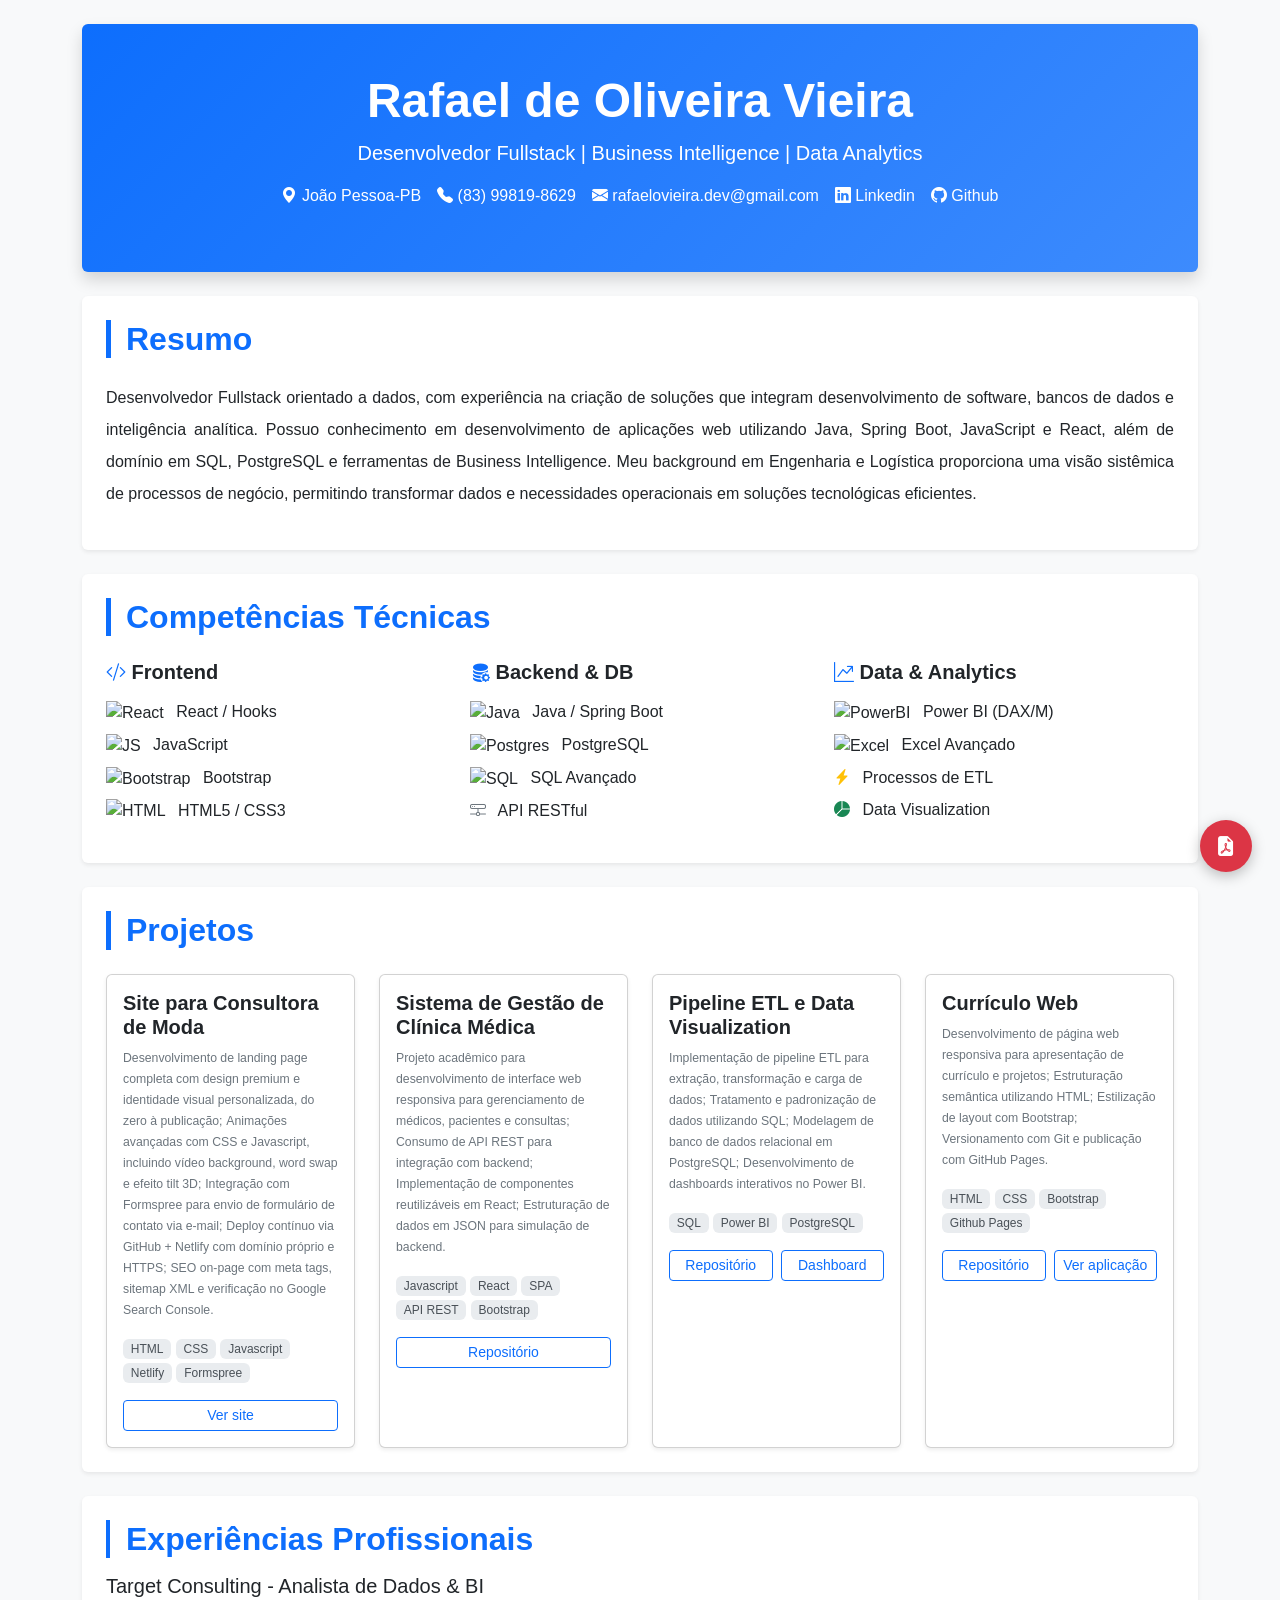
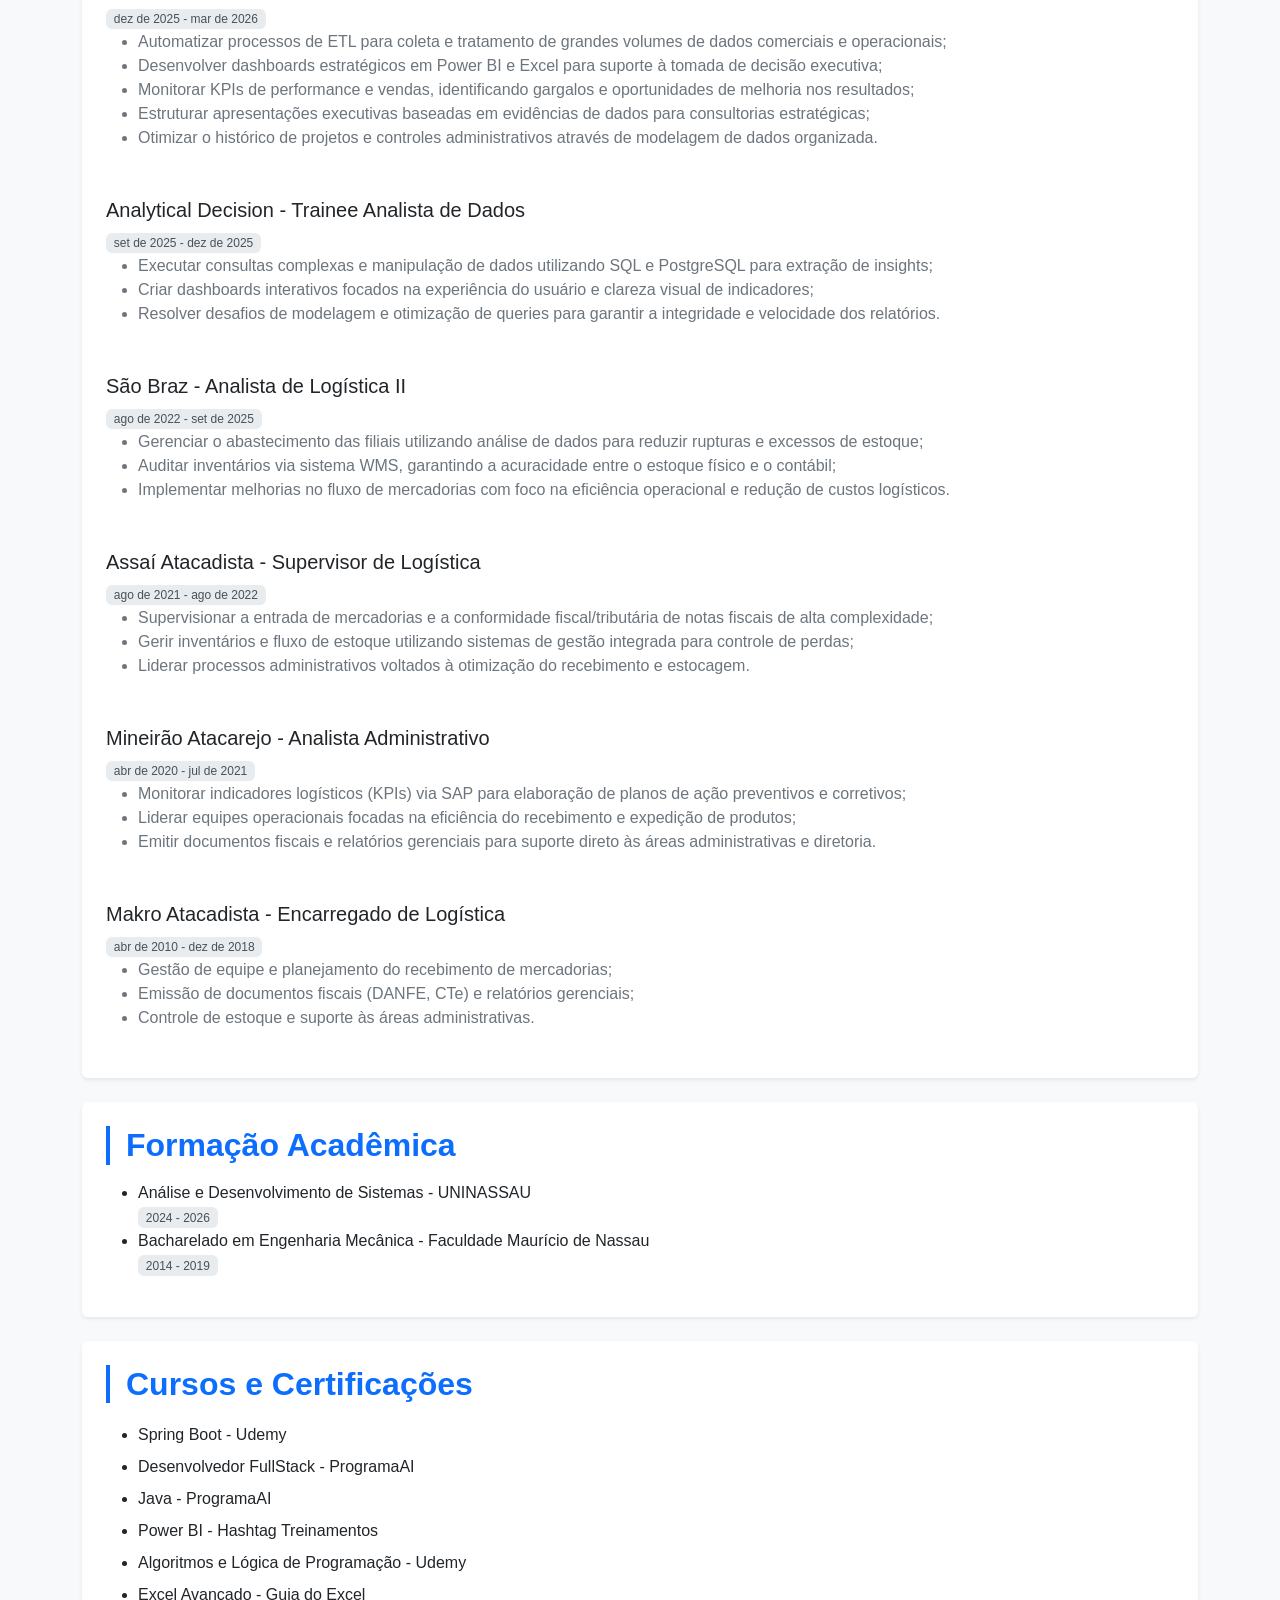
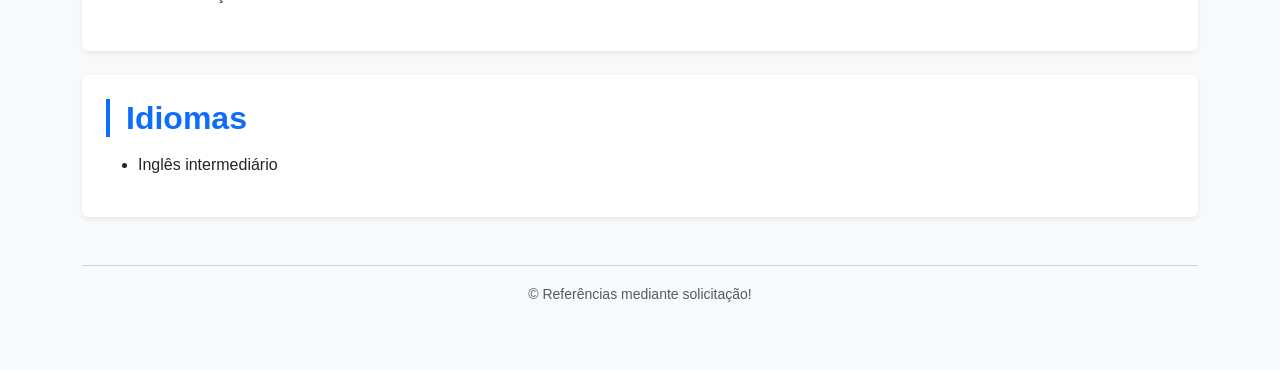
==== index.html @ d6ab3ee5 "update projetos" ====
<!DOCTYPE html>
<html lang="pt-br">
<head>
    <meta charset="UTF-8">
    <meta name="viewport" content="width=device-width, initial-scale=1.0">
    <title>Rafael Vieira | Desenvolvedor Fullstack | Java • React • SQL</title>
    
    <link rel="icon" type="image/svg+xml" 
        href="data:image/svg+xml,<svg xmlns='http://www.w3.org/2000/svg' viewBox='0 0 100 100'><rect width='100' height='100' fill='%230d6efd'/><text x='50' y='60' font-size='45' text-anchor='middle' fill='white' font-family='Arial'>RV</text></svg>">
    
    <link href="https://cdn.jsdelivr.net/npm/bootstrap@5.3.3/dist/css/bootstrap.min.css" rel="stylesheet">
    <link rel="stylesheet" href="https://cdn.jsdelivr.net/npm/bootstrap-icons@1.11.3/font/bootstrap-icons.min.css">
    
    <style>
        body { font-family: 'Segoe UI', Tahoma, Geneva, Verdana, sans-serif; }
        header{ background: linear-gradient(135deg,#0d6efd,#3d8bfd); }
        .card { transition: transform 0.2s ease, box-shadow 0.2s ease; }
        .card:hover { transform: translateY(-6px); box-shadow: 0 10px 20px rgba(0,0,0,0.1); }
        .section-title { border-left: 5px solid #0d6efd; padding-left: 15px; color: #0d6efd; font-weight: 600; margin-bottom: 1.5rem; }
        .badge-tech { background-color: #e9ecef; color: #495057; font-weight: 500; font-size: 0.75rem; }
        .contact-link { text-decoration: none; color: white; transition: opacity 0.2s; }
        .contact-link:hover { opacity: 0.8; }
        .texto-justificado {text-align: justify;}
        .fab-group {
            position: fixed;
            bottom: 28px;
            right: 28px;
            display: flex;
            flex-direction: column;
            gap: 10px;
            z-index: 1050;
        }
        .fab-btn {
            width: 52px;
            height: 52px;
            border-radius: 50%;
            border: none;
            cursor: pointer;
            display: flex;
            align-items: center;
            justify-content: center;
            font-size: 1.25rem;
            box-shadow: 0 4px 14px rgba(0,0,0,0.25);
            transition: transform 0.2s, box-shadow 0.2s;
            position: relative;
        }
        .fab-btn:hover {
            transform: translateY(-3px) scale(1.08);
            box-shadow: 0 8px 20px rgba(0,0,0,0.3);
        }
        .fab-btn .fab-tooltip {
            position: absolute;
            right: 62px;
            background: #333;
            color: #fff;
            font-size: 0.75rem;
            white-space: nowrap;
            padding: 4px 10px;
            border-radius: 6px;
            opacity: 0;
            pointer-events: none;
            transition: opacity 0.2s;
        }
        .fab-btn:hover .fab-tooltip { opacity: 1; }
        .fab-pdf  { background: #dc3545; color: #fff; }
        .fab-print{ background: #0d6efd; color: #fff; }
        @media print { 
            .fab-group { display: none !important; }
            .card { box-shadow: none !important; transform: none !important; }
            .btn { display: none !important; }
            body { background: white !important; }
            .container { max-width: 100% !important; }
            section { break-inside: avoid; } 
        }
    </style>
</head>
<body class="bg-light pb-5">

    <div class="fab-group">
        <button class="fab-btn fab-pdf" onclick="downloadPDF()">
            <i class="bi bi-file-earmark-pdf-fill"></i>
            <span class="fab-tooltip">Baixar PDF</span>
        </button>
    </div>

    <div class="container mt-4">
        
        <header class="bg-primary text-white text-center p-5 rounded shadow">
            <h1 class="display-5 fw-bold">Rafael de Oliveira Vieira</h1>
            <p class="lead mb-3">Desenvolvedor Fullstack | Business Intelligence | Data Analytics</p>
            
            <div class="d-flex justify-content-center gap-3 flex-wrap mb-3">
                <span><i class="bi bi-geo-alt-fill"></i> João Pessoa-PB</span>
                <span><i class="bi bi-telephone-fill"></i> (83) 99819-8629</span>
                <a href="mailto:rafaelovieira.dev@gmail.com" class="contact-link"><i class="bi bi-envelope-fill"></i> rafaelovieira.dev@gmail.com</a>
                <a href="https://www.linkedin.com/in/rafaelovieira/" target="_blank" class="contact-link"><i class="bi bi-linkedin"></i> Linkedin</a>
                <a href="https://github.com/rafaelovieira" target="_blank" class="contact-link"><i class="bi bi-github"></i> Github</a>
            </div>

        </header>

        <section class="bg-white p-4 rounded shadow-sm my-4">
            <h2 class="section-title">Resumo</h2>
            <p class="lh-lg fs-6 texto-justificado">
                Desenvolvedor Fullstack orientado a dados, com experiência na criação de soluções que integram desenvolvimento de software, bancos de dados e inteligência analítica. 
                Possuo conhecimento em desenvolvimento de aplicações web utilizando Java, Spring Boot, JavaScript e React, além de domínio em SQL, PostgreSQL e ferramentas de Business Intelligence. 
                Meu background em Engenharia e Logística proporciona uma visão sistêmica de processos de negócio, permitindo transformar dados e necessidades operacionais em soluções tecnológicas eficientes.
            </p>
        </section>

        <section class="bg-white p-4 rounded shadow-sm my-4">
            <h2 class="section-title">Competências Técnicas</h2>
            <div class="row g-4">
                <div class="col-6 col-md-4">
                    <h5 class="fw-bold mb-3"><i class="bi bi-code-slash text-primary"></i> Frontend</h5>
                    <ul class="list-unstyled">
                        <li class="mb-2"><img src="https://cdn.jsdelivr.net/gh/devicons/devicon/icons/react/react-original.svg" width="20" alt="React" class="me-2"> React / Hooks</li>
                        <li class="mb-2"><img src="https://cdn.jsdelivr.net/gh/devicons/devicon/icons/javascript/javascript-original.svg" width="20" alt="JS" class="me-2"> JavaScript</li>
                        <li class="mb-2"><img src="https://cdn.jsdelivr.net/gh/devicons/devicon/icons/bootstrap/bootstrap-original.svg" width="20" alt="Bootstrap" class="me-2"> Bootstrap</li>
                        <li class="mb-2"><img src="https://cdn.jsdelivr.net/gh/devicons/devicon/icons/html5/html5-original.svg" width="20" alt="HTML" class="me-2"> HTML5 / CSS3</li>
                    </ul>
                </div>
                <div class="col-6 col-md-4">
                    <h5 class="fw-bold mb-3"><i class="bi bi-database-fill-gear text-primary"></i> Backend & DB</h5>
                    <ul class="list-unstyled">
                        <li class="mb-2"><img src="https://cdn.jsdelivr.net/gh/devicons/devicon/icons/java/java-original.svg" width="20" alt="Java" class="me-2"> Java / Spring Boot</li>
                        <li class="mb-2"><img src="https://cdn.jsdelivr.net/gh/devicons/devicon/icons/postgresql/postgresql-original.svg" width="20" alt="Postgres" class="me-2"> PostgreSQL</li>
                        <li class="mb-2"><img src="https://img.icons8.com/fluency/48/sql.png" width="20" alt="SQL" class="me-2"> SQL Avançado</li>
                        <li class="mb-2"><i class="bi bi-hdd-network text-secondary me-2"></i> API RESTful</li>
                    </ul>
                </div>
                <div class="col-12 col-md-4">
                    <h5 class="fw-bold mb-3"><i class="bi bi-graph-up-arrow text-primary"></i> Data & Analytics</h5>
                    <ul class="list-unstyled">
                        <li class="mb-2"><img src="https://upload.wikimedia.org/wikipedia/commons/c/cf/New_Power_BI_Logo.svg" width="20" alt="PowerBI" class="me-2"> Power BI (DAX/M)</li>
                        <li class="mb-2"><img src="https://img.icons8.com/color/48/microsoft-excel-2019--v1.png" width="20" alt="Excel" class="me-2"> Excel Avançado</li>
                        <li class="mb-2"><i class="bi bi-lightning-charge-fill text-warning me-2"></i> Processos de ETL</li>
                        <li class="mb-2"><i class="bi bi-pie-chart-fill text-success me-2"></i> Data Visualization</li>
                    </ul>
                </div>
            </div>
        </section>

        <section class="bg-white rounded shadow-sm my-4 p-4">
            <h2 class="section-title">Projetos</h2>
            <div class="row g-4">
                <div class="col-md-3">
                    <div class="card h-100 shadow-sm">
                        <div class="card-body">
                            <h5 class="card-title fw-bold">Site para Consultora de Moda</h5>
                            <p class="card-text small text-secondary">
                                <small>Desenvolvimento de landing page completa com design premium e identidade visual personalizada, do zero à publicação;</small>
                                <small>Animações avançadas com CSS e Javascript, incluindo vídeo background, word swap e efeito tilt 3D;</small>
                                <small>Integração com Formspree para envio de formulário de contato via e-mail;</small>
                                <small>Deploy contínuo via GitHub + Netlify com domínio próprio e HTTPS;</small>
                                <small>SEO on-page com meta tags, sitemap XML e verificação no Google Search Console.</small>
                            </p>
                            <div class="mb-3">
                                <span class="badge badge-tech">HTML</span>
                                <span class="badge badge-tech">CSS</span>
                                <span class="badge badge-tech">Javascript</span>
                                <span class="badge badge-tech">Netlify</span>
                                <span class="badge badge-tech">Formspree</span>
                            </div>
                            <a href="https://rutevieira.com.br" target="_blank" class="btn btn-outline-primary btn-sm w-100">Ver site</a>
                        </div>
                    </div>
                </div>
                <div class="col-md-3">
                    <div class="card h-100 shadow-sm">
                        <div class="card-body">
                            <h5 class="card-title fw-bold">Sistema de Gestão de Clínica Médica</h5>
                            <p class="card-text small text-secondary">
                                <small>Projeto acadêmico para desenvolvimento de interface web responsiva para gerenciamento de médicos, pacientes e consultas;</small>
                                <small>Consumo de API REST para integração com backend;</small>
                                <small>Implementação de componentes reutilizáveis em React;</small>
                                <small>Estruturação de dados em JSON para simulação de backend.</small>
                            </p>
                            <div class="mb-3">
                                <span class="badge badge-tech">Javascript</span>
                                <span class="badge badge-tech">React</span>
                                <span class="badge badge-tech">SPA</span>
                                <span class="badge badge-tech">API REST</span>
                                <span class="badge badge-tech">Bootstrap</span>
                            </div>
                            <a href="https://github.com/rafaelovieira/sistema-clinica-medica" target="_blank" class="btn btn-outline-primary btn-sm w-100">Repositório</a>
                        </div>
                    </div>
                </div>
                <div class="col-md-3">
                    <div class="card h-100 shadow-sm">
                        <div class="card-body">
                            <h5 class="card-title fw-bold">Pipeline ETL e Data Visualization</h5>
                            <p class="card-text small text-secondary">
                                <small>Implementação de pipeline ETL para extração, transformação e carga de dados;</small>
                                <small>Tratamento e padronização de dados utilizando SQL;</small>
                                <small>Modelagem de banco de dados relacional em PostgreSQL;</small>
                                <small>Desenvolvimento de dashboards interativos no Power BI.</small>
                            </p>
                            <div class="mb-3">
                                <span class="badge badge-tech">SQL</span>
                                <span class="badge badge-tech">Power BI</span>
                                <span class="badge badge-tech">PostgreSQL</span>
                            </div>
                            <div class="d-flex gap-2">
                            <a href="https://github.com/rafaelovieira/treinamento-decisions-card" target="_blank" class="btn btn-outline-primary btn-sm w-100">Repositório</a>
                            <a href="https://app.powerbi.com/view?r=eyJrIjoiMjVlYWE4NzItNmVhOC00OGNkLWIwOGEtMzNkMDAxMzBlNTAyIiwidCI6IjIxNTkwNDE5LTYyNjktNGYxMy1hNGE5LTU5NmRjOGM3MzRkMSJ9" target="_blank" class="btn btn-outline-primary btn-sm w-100">Dashboard</a>
                            </div>
                        </div>
                    </div>
                </div>
                <div class="col-md-3">
                    <div class="card h-100 shadow-sm">
                        <div class="card-body">
                            <h5 class="card-title fw-bold">Currículo Web</h5>
                            <p class="card-text small text-secondary">
                                <small>Desenvolvimento de página web responsiva para apresentação de currículo e projetos;</small>
                                <small>Estruturação semântica utilizando HTML;</small>
                                <small>Estilização de layout com Bootstrap;</small>
                                <small>Versionamento com Git e publicação com GitHub Pages.</small>
                            </p>
                            <div class="mb-3">
                                <span class="badge badge-tech">HTML</span>
                                <span class="badge badge-tech">CSS</span>
                                <span class="badge badge-tech">Bootstrap</span>
                                <span class="badge badge-tech">Github Pages</span>
                            </div>
                            <div class="d-flex gap-2">
                            <a href="https://github.com/rafaelovieira/curriculo-HTML" target="_blank" class="btn btn-outline-primary btn-sm w-100">Repositório</a>
                            <a href="https://rafaelovieira.github.io/curriculo-HTML" target="_blank" class="btn btn-outline-primary btn-sm w-100">Ver aplicação</a>
                            </div>
                        </div>
                    </div>
                </div>
            </div>
        </section>

        <section class="bg-white rounded shadow-sm my-4 p-4">
            <h2 class="border-start border-4 border-primary ps-3 text-primary fw-semibold mb-3">Experiências Profissionais</h2>
                
                <article class="mb-4">
                <h5>Target Consulting - Analista de Dados & BI</h5>
                <span class="badge badge-tech">dez de 2025 - mar de 2026</span>
                <ul class="text-secondary">
                    <li>Automatizar processos de ETL para coleta e tratamento de grandes volumes de dados comerciais e operacionais;</li> 
                    <li>Desenvolver dashboards estratégicos em Power BI e Excel para suporte à tomada de decisão executiva;</li>
                    <li>Monitorar KPIs de performance e vendas, identificando gargalos e oportunidades de melhoria nos resultados;</li>
                    <li>Estruturar apresentações executivas baseadas em evidências de dados para consultorias estratégicas;</li>
                    <li>Otimizar o histórico de projetos e controles administrativos através de modelagem de dados organizada.</li>   
                </ul>
                </article>
                <br>
                <article class="mb-4">
                <h5>Analytical Decision - Trainee Analista de Dados</h5>
                <span class="badge badge-tech">set de 2025 - dez de 2025</span>
                <ul class="text-secondary">
                    <li>Executar consultas complexas e manipulação de dados utilizando SQL e PostgreSQL para extração de insights;</li>
                    <li>Criar dashboards interativos focados na experiência do usuário e clareza visual de indicadores;</li>
                    <li>Resolver desafios de modelagem e otimização de queries para garantir a integridade e velocidade dos relatórios.</li>
                </ul>
                </article>
                <br>
                <article class="mb-4">
                <h5>São Braz - Analista de Logística II</h5>
                <span class="badge badge-tech">ago de 2022 - set de 2025</span>
                <ul class="text-secondary">
                    <li>Gerenciar o abastecimento das filiais utilizando análise de dados para reduzir rupturas e excessos de estoque;</li>
                    <li>Auditar inventários via sistema WMS, garantindo a acuracidade entre o estoque físico e o contábil;</li>
                    <li>Implementar melhorias no fluxo de mercadorias com foco na eficiência operacional e redução de custos logísticos.</li>
                </ul>
                </article>
                <br>
                <article class="mb-4">
                <h5>Assaí Atacadista - Supervisor de Logística</h5>
                <span class="badge badge-tech">ago de 2021 - ago de 2022</span>
                <ul class="text-secondary">
                    <li>Supervisionar a entrada de mercadorias e a conformidade fiscal/tributária de notas fiscais de alta complexidade;</li>
                    <li>Gerir inventários e fluxo de estoque utilizando sistemas de gestão integrada para controle de perdas;</li>
                    <li>Liderar processos administrativos voltados à otimização do recebimento e estocagem.</li>
                </ul>
                </article>
                <br>
                <article class="mb-4">
                <h5>Mineirão Atacarejo - Analista Administrativo</h5>
                <span class="badge badge-tech">abr de 2020 - jul de 2021</span>
                <ul class="text-secondary">
                    <li>Monitorar indicadores logísticos (KPIs) via SAP para elaboração de planos de ação preventivos e corretivos;</li>
                    <li>Liderar equipes operacionais focadas na eficiência do recebimento e expedição de produtos;</li>
                    <li>Emitir documentos fiscais e relatórios gerenciais para suporte direto às áreas administrativas e diretoria.</li>
                </ul>
                </article>
                <br>
                <article class="mb-4">
                <h5>Makro Atacadista - Encarregado de Logística</h5>
                <span class="badge badge-tech">abr de 2010 - dez de 2018</span>
                <ul class="text-secondary">
                    <li>Gestão de equipe e planejamento do recebimento de mercadorias;</li>
                    <li>Emissão de documentos fiscais (DANFE, CTe) e relatórios gerenciais;</li>
                    <li>Controle de estoque e suporte às áreas administrativas.</li>
                </ul>
                </article>
        </section>

        <section class="bg-white rounded shadow-sm my-4 p-4">
            <h2 class="border-start border-4 border-primary ps-3 text-primary fw-semibold mb-3">Formação Acadêmica</h2>
                <ul>
                    <li>
                        Análise e Desenvolvimento de Sistemas - UNINASSAU<br>
                        <span class="badge badge-tech">2024 - 2026</span>
                    </li>
                    <li>
                        Bacharelado em Engenharia Mecânica - Faculdade Maurício de Nassau<br>
                        <span class="badge badge-tech">2014 - 2019</span>
                    </li>
                </ul>
        </section>

        <section class="bg-white rounded shadow-sm my-4 p-4">
            <h2 class="border-start border-4 border-primary ps-3 text-primary fw-semibold mb-3">Cursos e Certificações</h2>
                <ul class="lh-lg fs-6">
                    <li>Spring Boot - Udemy</li>
                    <li>Desenvolvedor FullStack - ProgramaAI</li>
                    <li>Java - ProgramaAI</li>
                    <li>Power BI - Hashtag Treinamentos</li>
                    <li>Algoritmos e Lógica de Programação - Udemy</li>
                    <li> Excel Avançado - Guia do Excel</li>
                </ul>
        </section>
        
        <section class="bg-white rounded shadow-sm my-4 p-4">
            <h2 class="border-start border-4 border-primary ps-3 text-primary fw-semibold mb-3">Idiomas</h2>
                <ul>
                    <li>Inglês intermediário</li>
                </ul>
        </section>
            
        <footer class="mt-5 text-center text-muted">
            <hr>
            <p><small>© Referências mediante solicitação!</small></p>
        </footer>

    </div>

    <script src="https://cdn.jsdelivr.net/npm/bootstrap@5.3.3/dist/js/bootstrap.bundle.min.js"></script>
    <script src="https://cdnjs.cloudflare.com/ajax/libs/html2pdf.js/0.10.1/html2pdf.bundle.min.js"></script>
    <script>
        async function downloadPDF() {
            const btn = document.querySelector('.fab-pdf');
            btn.innerHTML = '<i class="bi bi-hourglass-split"></i>';
            btn.disabled = true;
 
            const element = document.querySelector('.container');
 
            const opt = {
                margin:       [8, 8, 8, 8],
                filename:     'Rafael_Vieira_Curriculo.pdf',
                image:        { type: 'jpeg', quality: 0.98 },
                html2canvas:  {
                    scale: 2,
                    useCORS: true,
                    logging: false,
                    backgroundColor: '#f8f9fa'
                },
                jsPDF: {
                    unit: 'mm',
                    format: 'a4',
                    orientation: 'portrait'
                },
                pagebreak: { mode: ['avoid-all', 'css', 'legacy'] }
            };
 
            await html2pdf().set(opt).from(element).save();
 
            btn.innerHTML = '<i class="bi bi-file-earmark-pdf-fill"></i>';
            btn.disabled = false;
        }
    </script>

</body>
</html>
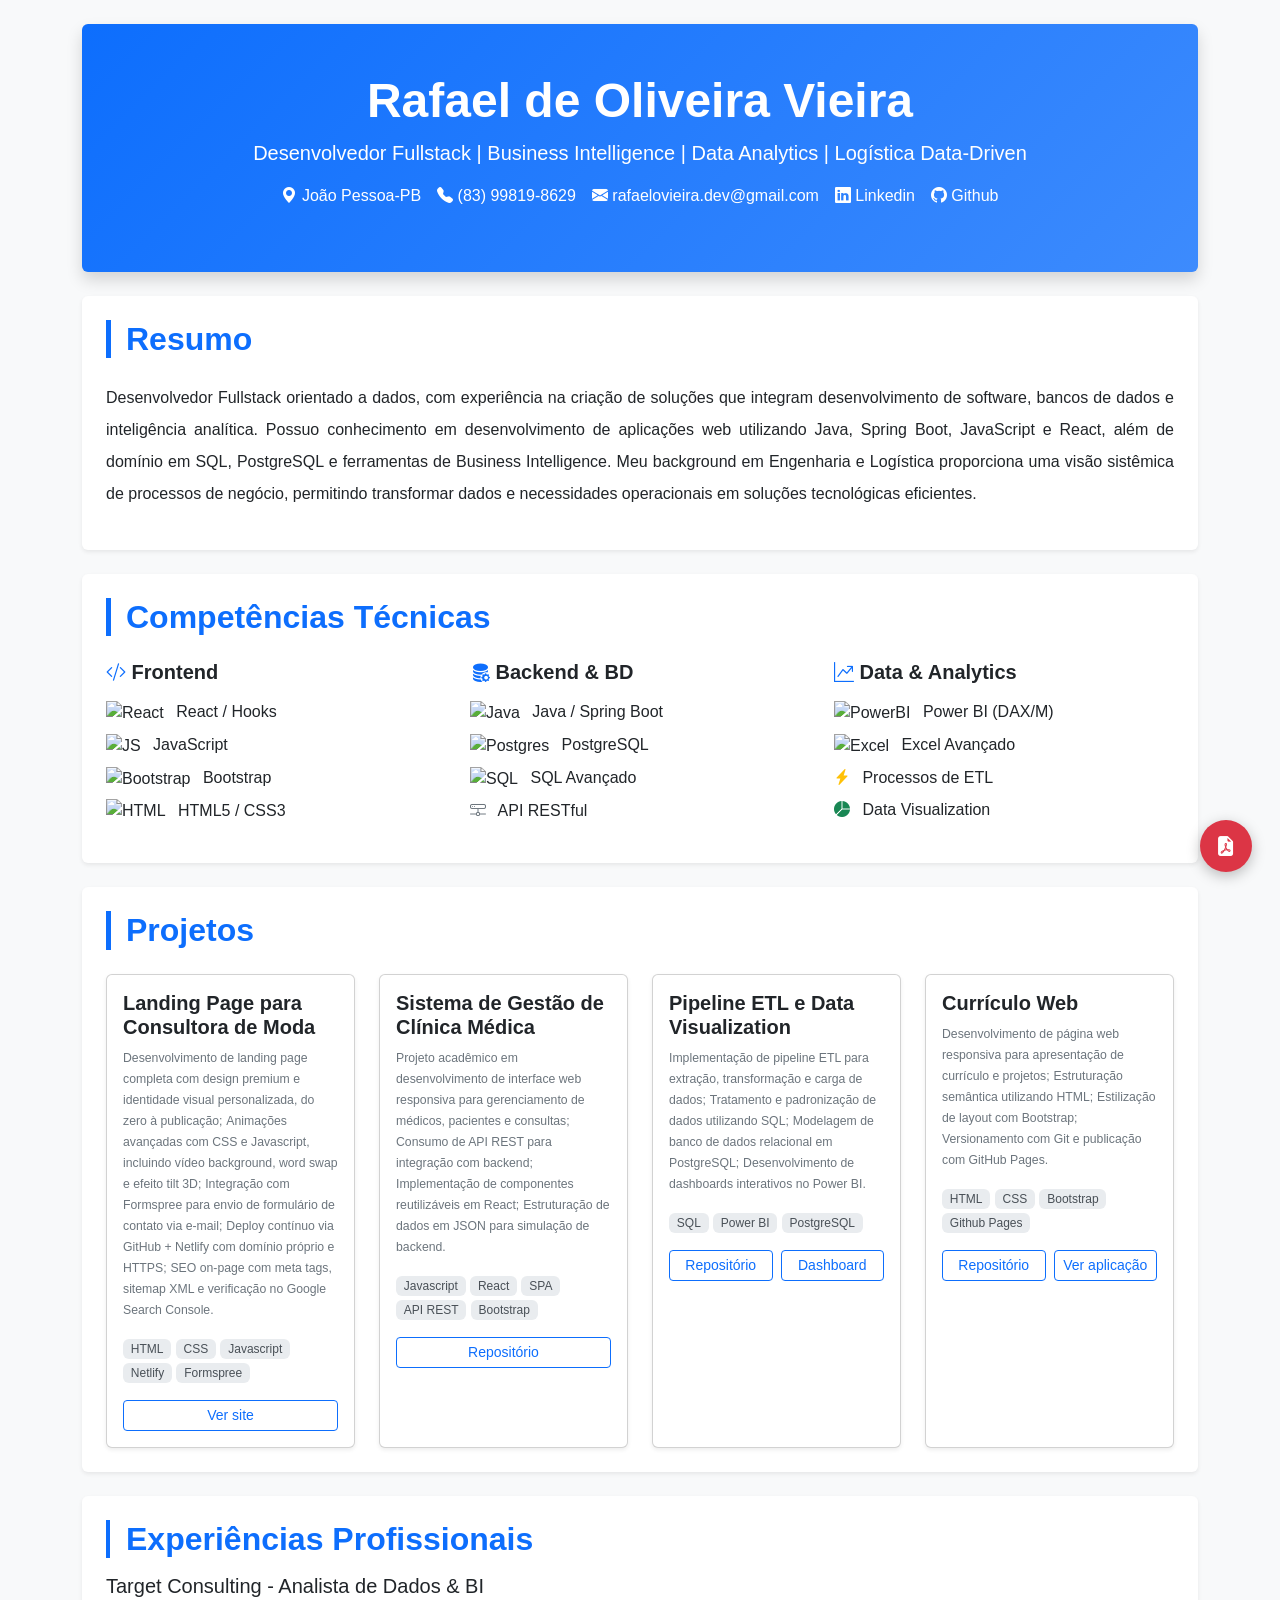
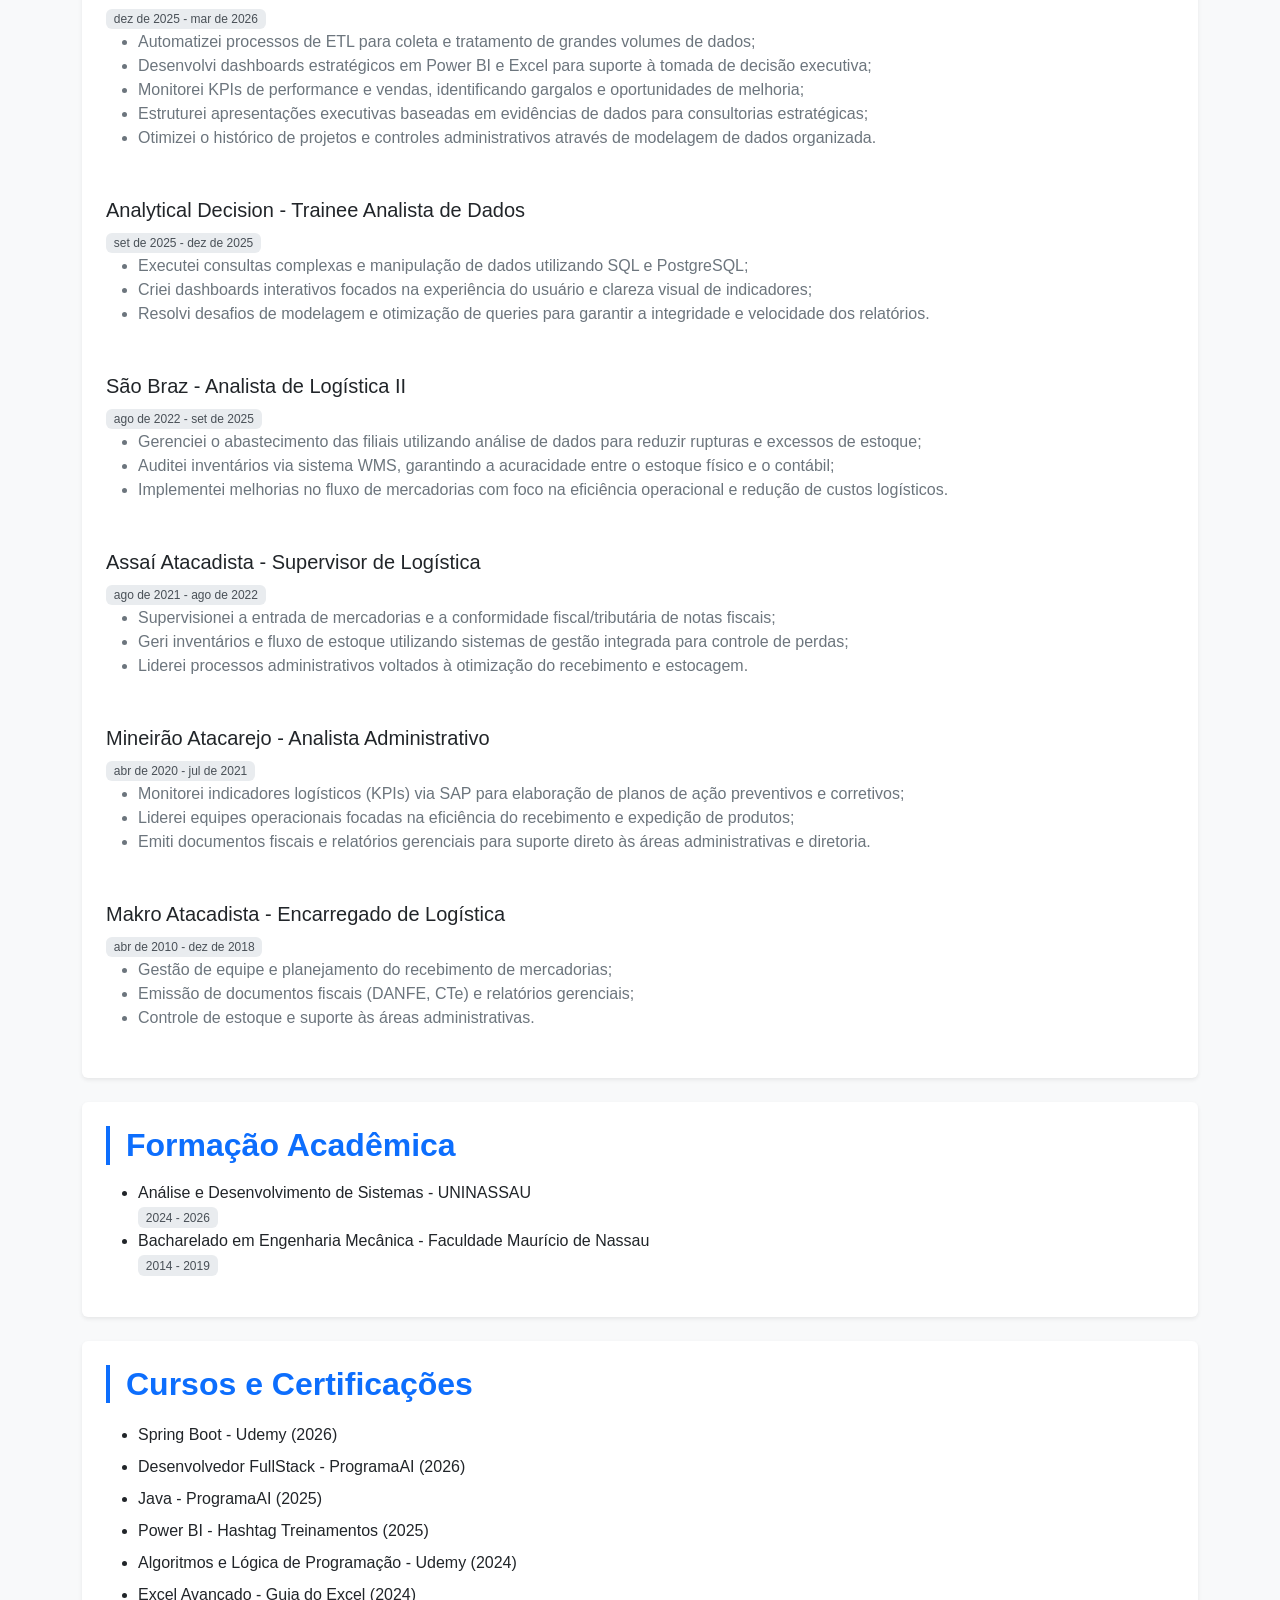
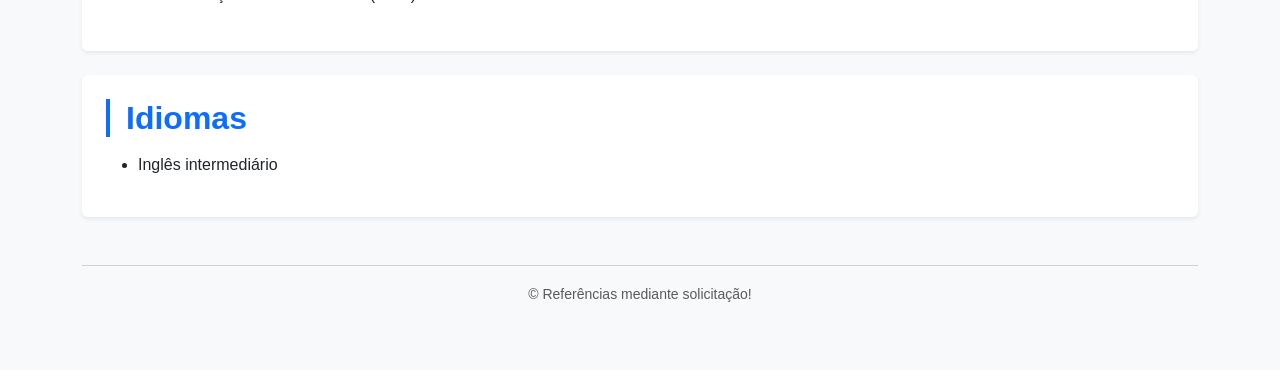
==== commit 73c8d108: "refactor: atualização de dados" ====
--- a/index.html
+++ b/index.html
@@ -87,7 +87,7 @@
         
         <header class="bg-primary text-white text-center p-5 rounded shadow">
             <h1 class="display-5 fw-bold">Rafael de Oliveira Vieira</h1>
-            <p class="lead mb-3">Desenvolvedor Fullstack | Business Intelligence | Data Analytics</p>
+            <p class="lead mb-3">Desenvolvedor Fullstack | Business Intelligence | Data Analytics | Logística Data-Driven</p>
             
             <div class="d-flex justify-content-center gap-3 flex-wrap mb-3">
                 <span><i class="bi bi-geo-alt-fill"></i> João Pessoa-PB</span>
@@ -121,7 +121,7 @@
                     </ul>
                 </div>
                 <div class="col-6 col-md-4">
-                    <h5 class="fw-bold mb-3"><i class="bi bi-database-fill-gear text-primary"></i> Backend & DB</h5>
+                    <h5 class="fw-bold mb-3"><i class="bi bi-database-fill-gear text-primary"></i> Backend & BD</h5>
                     <ul class="list-unstyled">
                         <li class="mb-2"><img src="https://cdn.jsdelivr.net/gh/devicons/devicon/icons/java/java-original.svg" width="20" alt="Java" class="me-2"> Java / Spring Boot</li>
                         <li class="mb-2"><img src="https://cdn.jsdelivr.net/gh/devicons/devicon/icons/postgresql/postgresql-original.svg" width="20" alt="Postgres" class="me-2"> PostgreSQL</li>
@@ -147,7 +147,7 @@
                 <div class="col-md-3">
                     <div class="card h-100 shadow-sm">
                         <div class="card-body">
-                            <h5 class="card-title fw-bold">Site para Consultora de Moda</h5>
+                            <h5 class="card-title fw-bold">Landing Page para Consultora de Moda</h5>
                             <p class="card-text small text-secondary">
                                 <small>Desenvolvimento de landing page completa com design premium e identidade visual personalizada, do zero à publicação;</small>
                                 <small>Animações avançadas com CSS e Javascript, incluindo vídeo background, word swap e efeito tilt 3D;</small>
@@ -171,7 +171,7 @@
                         <div class="card-body">
                             <h5 class="card-title fw-bold">Sistema de Gestão de Clínica Médica</h5>
                             <p class="card-text small text-secondary">
-                                <small>Projeto acadêmico para desenvolvimento de interface web responsiva para gerenciamento de médicos, pacientes e consultas;</small>
+                                <small>Projeto acadêmico em desenvolvimento de interface web responsiva para gerenciamento de médicos, pacientes e consultas;</small>
                                 <small>Consumo de API REST para integração com backend;</small>
                                 <small>Implementação de componentes reutilizáveis em React;</small>
                                 <small>Estruturação de dados em JSON para simulação de backend.</small>
@@ -242,11 +242,11 @@
                 <h5>Target Consulting - Analista de Dados & BI</h5>
                 <span class="badge badge-tech">dez de 2025 - mar de 2026</span>
                 <ul class="text-secondary">
-                    <li>Automatizar processos de ETL para coleta e tratamento de grandes volumes de dados comerciais e operacionais;</li> 
-                    <li>Desenvolver dashboards estratégicos em Power BI e Excel para suporte à tomada de decisão executiva;</li>
-                    <li>Monitorar KPIs de performance e vendas, identificando gargalos e oportunidades de melhoria nos resultados;</li>
-                    <li>Estruturar apresentações executivas baseadas em evidências de dados para consultorias estratégicas;</li>
-                    <li>Otimizar o histórico de projetos e controles administrativos através de modelagem de dados organizada.</li>   
+                    <li>Automatizei processos de ETL para coleta e tratamento de grandes volumes de dados;</li> 
+                    <li>Desenvolvi dashboards estratégicos em Power BI e Excel para suporte à tomada de decisão executiva;</li>
+                    <li>Monitorei KPIs de performance e vendas, identificando gargalos e oportunidades de melhoria;</li>
+                    <li>Estruturei apresentações executivas baseadas em evidências de dados para consultorias estratégicas;</li>
+                    <li>Otimizei o histórico de projetos e controles administrativos através de modelagem de dados organizada.</li>   
                 </ul>
                 </article>
                 <br>
@@ -254,9 +254,9 @@
                 <h5>Analytical Decision - Trainee Analista de Dados</h5>
                 <span class="badge badge-tech">set de 2025 - dez de 2025</span>
                 <ul class="text-secondary">
-                    <li>Executar consultas complexas e manipulação de dados utilizando SQL e PostgreSQL para extração de insights;</li>
-                    <li>Criar dashboards interativos focados na experiência do usuário e clareza visual de indicadores;</li>
-                    <li>Resolver desafios de modelagem e otimização de queries para garantir a integridade e velocidade dos relatórios.</li>
+                    <li>Executei consultas complexas e manipulação de dados utilizando SQL e PostgreSQL;</li>
+                    <li>Criei dashboards interativos focados na experiência do usuário e clareza visual de indicadores;</li>
+                    <li>Resolvi desafios de modelagem e otimização de queries para garantir a integridade e velocidade dos relatórios.</li>
                 </ul>
                 </article>
                 <br>
@@ -264,9 +264,9 @@
                 <h5>São Braz - Analista de Logística II</h5>
                 <span class="badge badge-tech">ago de 2022 - set de 2025</span>
                 <ul class="text-secondary">
-                    <li>Gerenciar o abastecimento das filiais utilizando análise de dados para reduzir rupturas e excessos de estoque;</li>
-                    <li>Auditar inventários via sistema WMS, garantindo a acuracidade entre o estoque físico e o contábil;</li>
-                    <li>Implementar melhorias no fluxo de mercadorias com foco na eficiência operacional e redução de custos logísticos.</li>
+                    <li>Gerenciei o abastecimento das filiais utilizando análise de dados para reduzir rupturas e excessos de estoque;</li>
+                    <li>Auditei inventários via sistema WMS, garantindo a acuracidade entre o estoque físico e o contábil;</li>
+                    <li>Implementei melhorias no fluxo de mercadorias com foco na eficiência operacional e redução de custos logísticos.</li>
                 </ul>
                 </article>
                 <br>
@@ -274,9 +274,9 @@
                 <h5>Assaí Atacadista - Supervisor de Logística</h5>
                 <span class="badge badge-tech">ago de 2021 - ago de 2022</span>
                 <ul class="text-secondary">
-                    <li>Supervisionar a entrada de mercadorias e a conformidade fiscal/tributária de notas fiscais de alta complexidade;</li>
-                    <li>Gerir inventários e fluxo de estoque utilizando sistemas de gestão integrada para controle de perdas;</li>
-                    <li>Liderar processos administrativos voltados à otimização do recebimento e estocagem.</li>
+                    <li>Supervisionei a entrada de mercadorias e a conformidade fiscal/tributária de notas fiscais;</li>
+                    <li>Geri inventários e fluxo de estoque utilizando sistemas de gestão integrada para controle de perdas;</li>
+                    <li>Liderei processos administrativos voltados à otimização do recebimento e estocagem.</li>
                 </ul>
                 </article>
                 <br>
@@ -284,9 +284,9 @@
                 <h5>Mineirão Atacarejo - Analista Administrativo</h5>
                 <span class="badge badge-tech">abr de 2020 - jul de 2021</span>
                 <ul class="text-secondary">
-                    <li>Monitorar indicadores logísticos (KPIs) via SAP para elaboração de planos de ação preventivos e corretivos;</li>
-                    <li>Liderar equipes operacionais focadas na eficiência do recebimento e expedição de produtos;</li>
-                    <li>Emitir documentos fiscais e relatórios gerenciais para suporte direto às áreas administrativas e diretoria.</li>
+                    <li>Monitorei indicadores logísticos (KPIs) via SAP para elaboração de planos de ação preventivos e corretivos;</li>
+                    <li>Liderei equipes operacionais focadas na eficiência do recebimento e expedição de produtos;</li>
+                    <li>Emiti documentos fiscais e relatórios gerenciais para suporte direto às áreas administrativas e diretoria.</li>
                 </ul>
                 </article>
                 <br>
@@ -318,12 +318,12 @@
         <section class="bg-white rounded shadow-sm my-4 p-4">
             <h2 class="border-start border-4 border-primary ps-3 text-primary fw-semibold mb-3">Cursos e Certificações</h2>
                 <ul class="lh-lg fs-6">
-                    <li>Spring Boot - Udemy</li>
-                    <li>Desenvolvedor FullStack - ProgramaAI</li>
-                    <li>Java - ProgramaAI</li>
-                    <li>Power BI - Hashtag Treinamentos</li>
-                    <li>Algoritmos e Lógica de Programação - Udemy</li>
-                    <li> Excel Avançado - Guia do Excel</li>
+                    <li>Spring Boot - Udemy (2026)</li>
+                    <li>Desenvolvedor FullStack - ProgramaAI (2026)</li>
+                    <li>Java - ProgramaAI (2025)</li>
+                    <li>Power BI - Hashtag Treinamentos (2025)</li>
+                    <li>Algoritmos e Lógica de Programação - Udemy (2024)</li>
+                    <li> Excel Avançado - Guia do Excel (2024)</li>
                 </ul>
         </section>
         
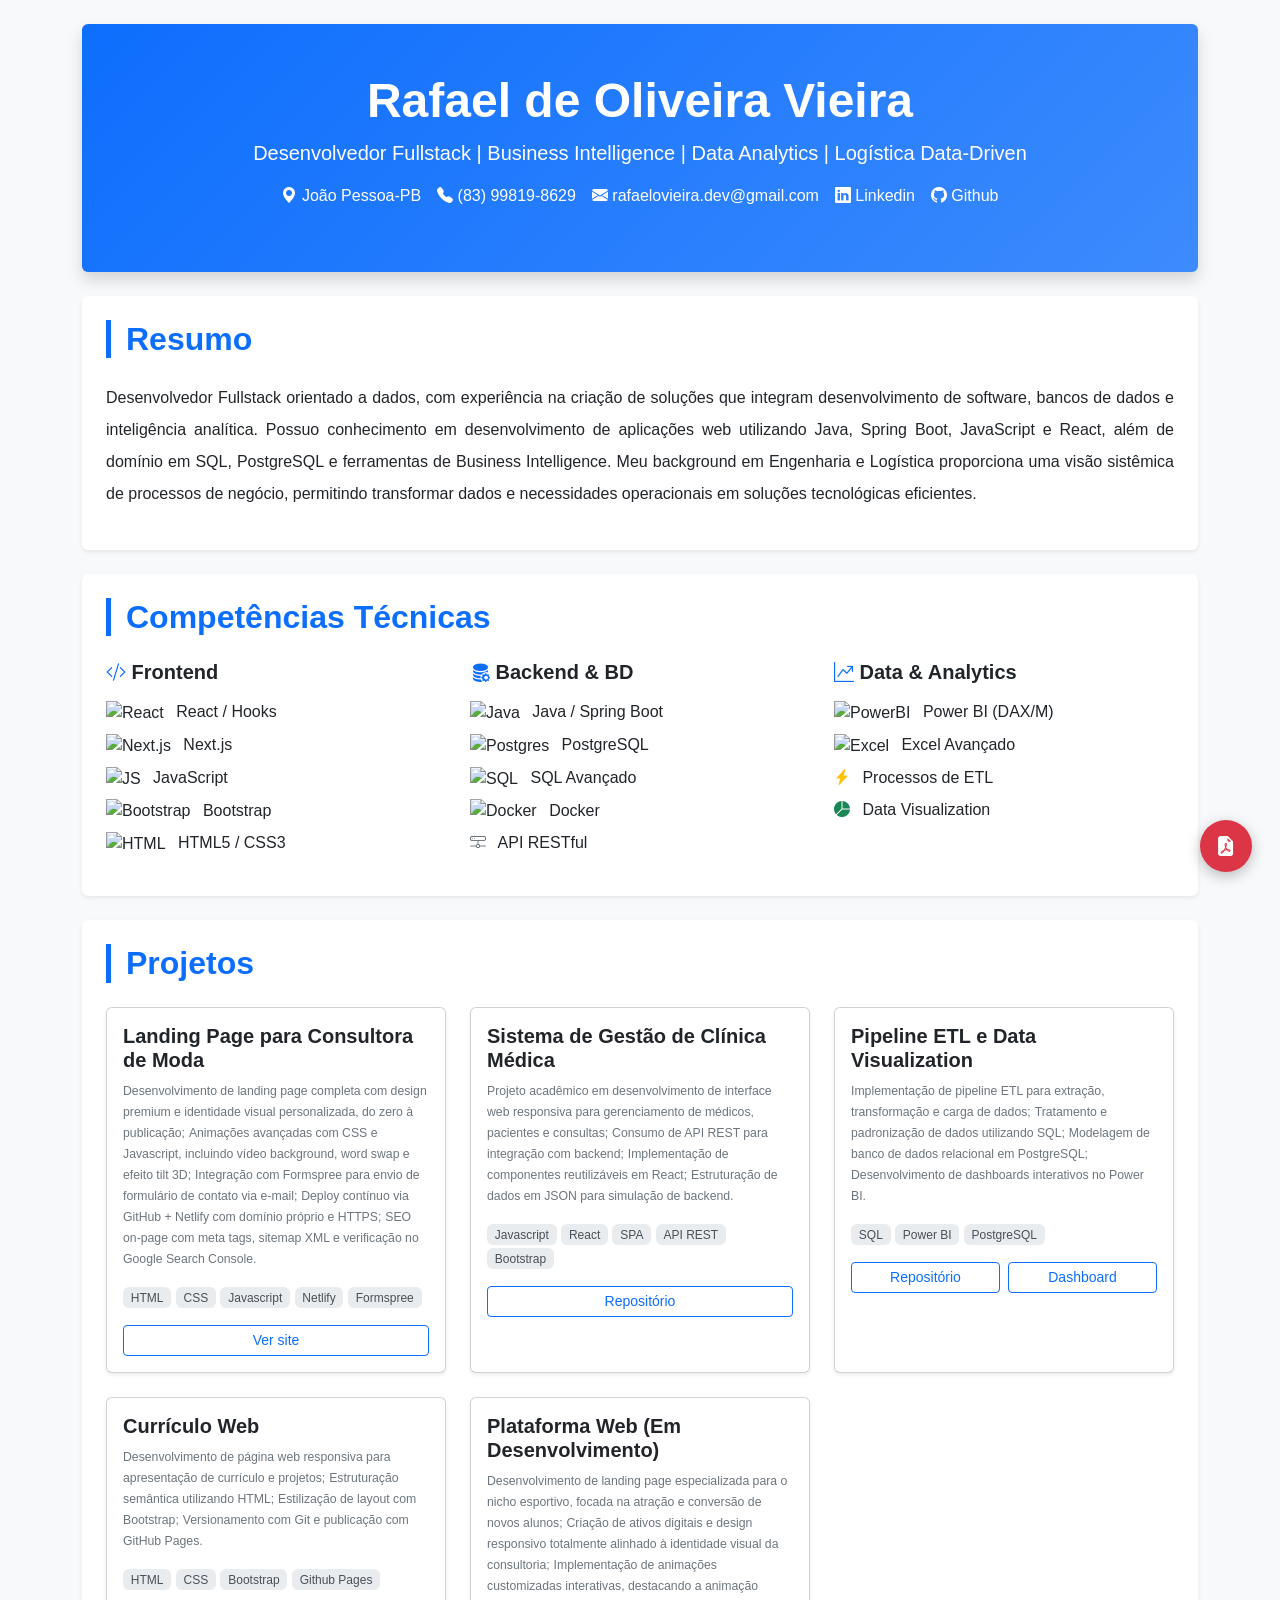
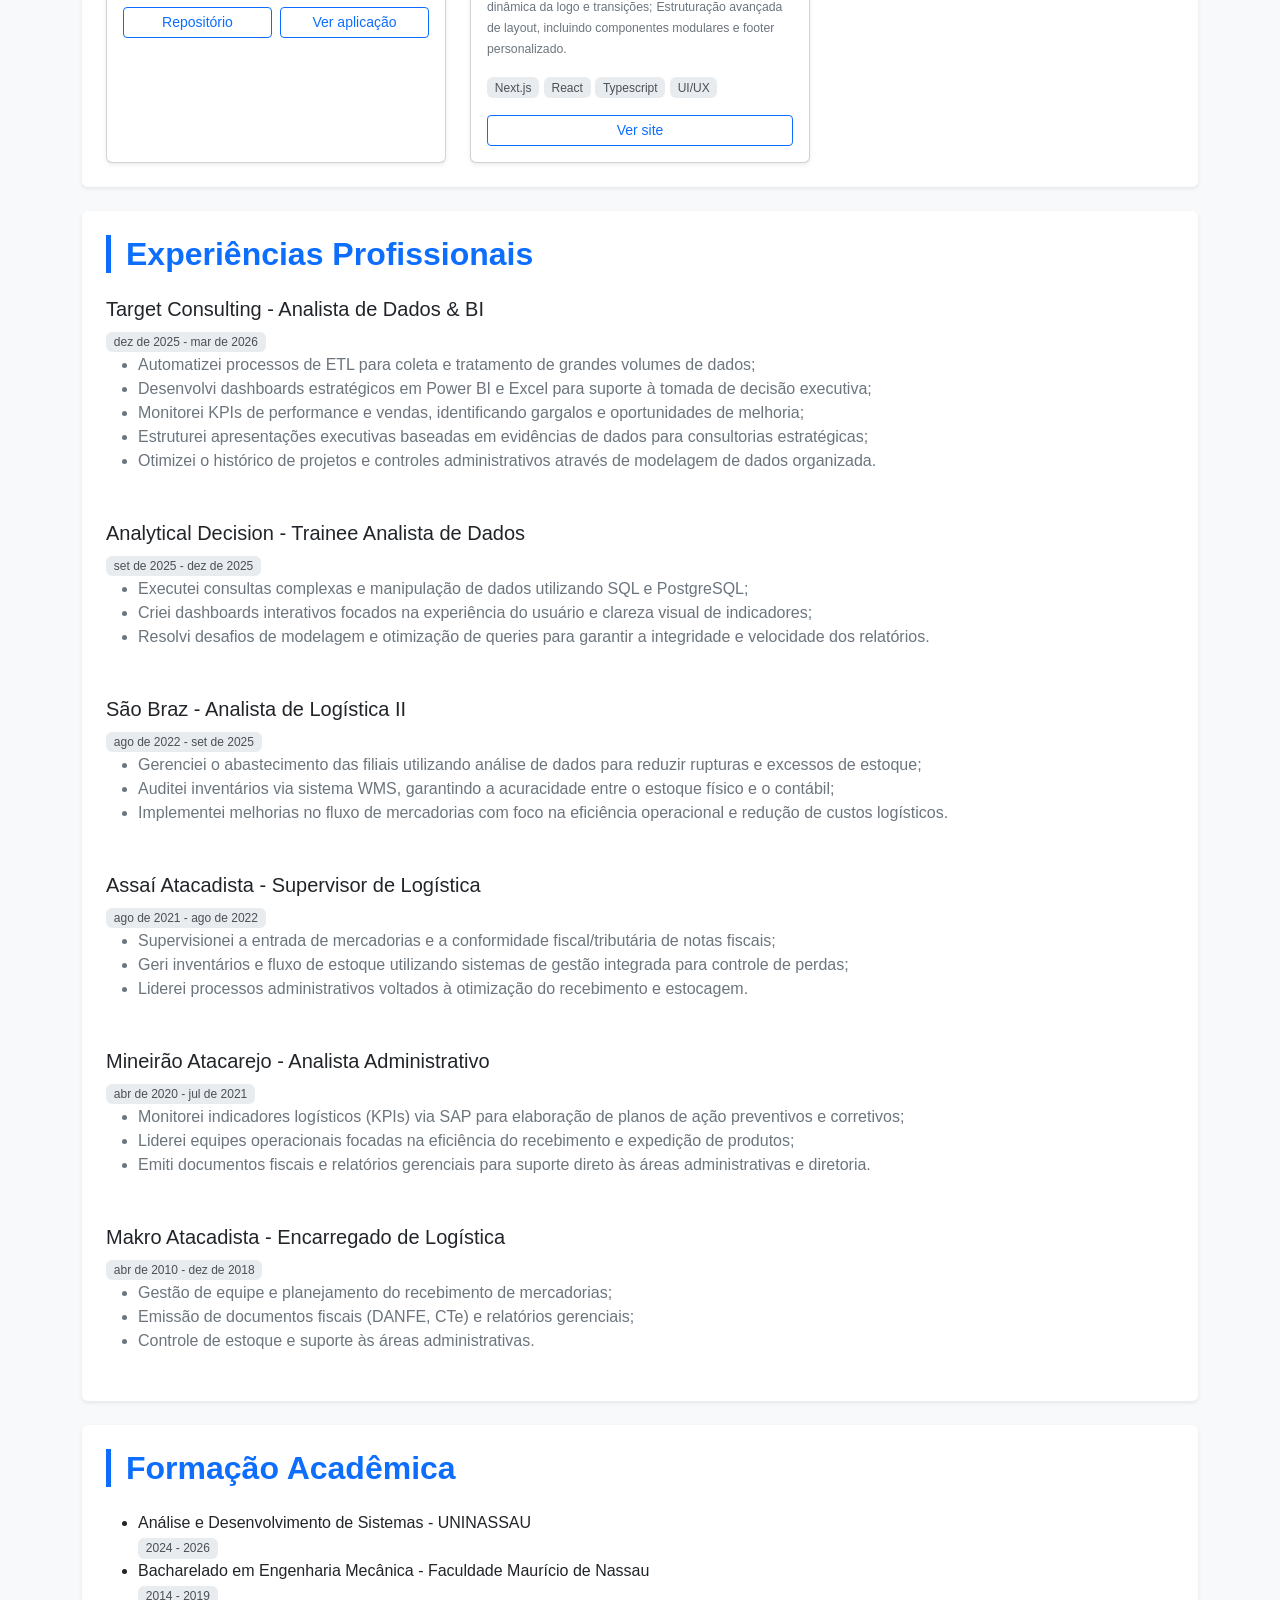
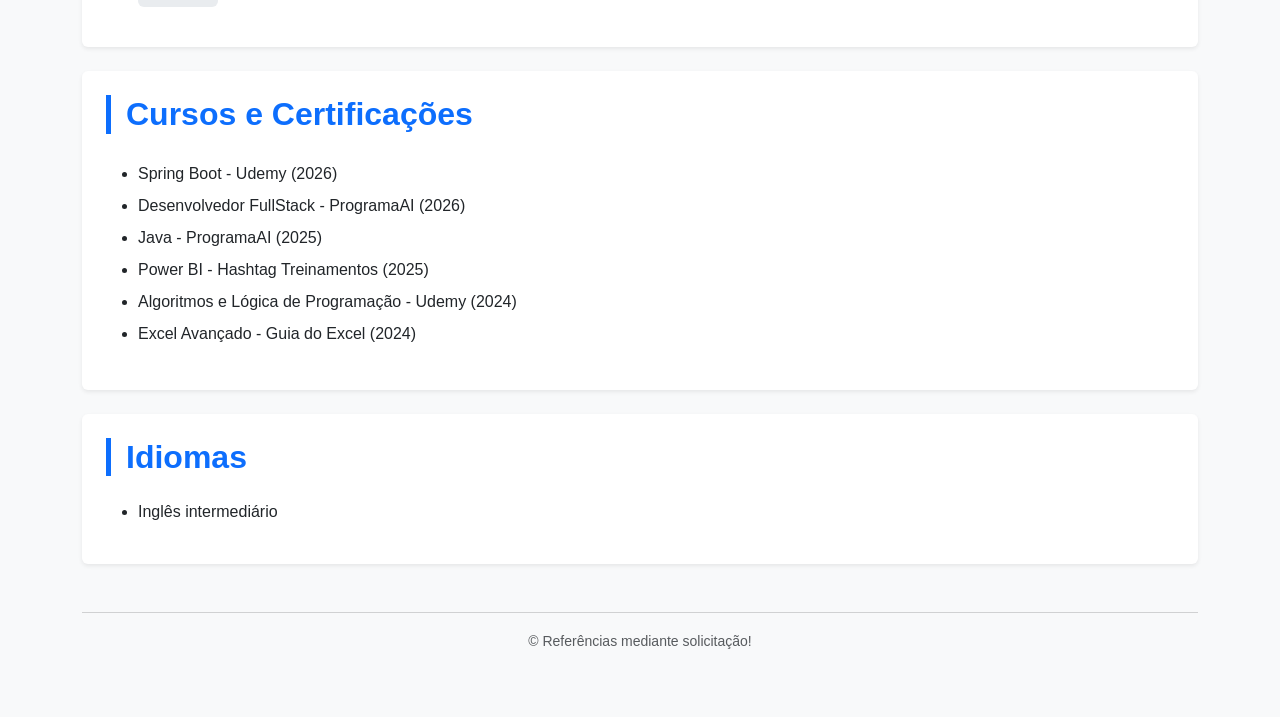
==== commit 1d5c188a: "refactor: melhorias no codigo" ====
--- a/index.html
+++ b/index.html
@@ -4,9 +4,9 @@
     <meta charset="UTF-8">
     <meta name="viewport" content="width=device-width, initial-scale=1.0">
     <title>Rafael Vieira | Desenvolvedor Fullstack | Java • React • SQL</title>
+    <meta name="description" content="Currículo de Rafael Vieira, Desenvolvedor Fullstack com foco em Java, React, SQL e Business Intelligence. Experiência em análise de dados e logística data-driven.">
     
-    <link rel="icon" type="image/svg+xml" 
-        href="data:image/svg+xml,<svg xmlns='http://www.w3.org/2000/svg' viewBox='0 0 100 100'><rect width='100' height='100' fill='%230d6efd'/><text x='50' y='60' font-size='45' text-anchor='middle' fill='white' font-family='Arial'>RV</text></svg>">
+    <link rel="icon" type="image/png" href="favicon.png">
     
     <link href="https://cdn.jsdelivr.net/npm/bootstrap@5.3.3/dist/css/bootstrap.min.css" rel="stylesheet">
     <link rel="stylesheet" href="https://cdn.jsdelivr.net/npm/bootstrap-icons@1.11.3/font/bootstrap-icons.min.css">
@@ -67,7 +67,6 @@
         @media print { 
             .fab-group { display: none !important; }
             .card { box-shadow: none !important; transform: none !important; }
-            .btn { display: none !important; }
             body { background: white !important; }
             .container { max-width: 100% !important; }
             section { break-inside: avoid; } 
@@ -77,10 +76,10 @@
 <body class="bg-light pb-5">
 
     <div class="fab-group">
-        <button class="fab-btn fab-pdf" onclick="downloadPDF()">
+        <a href="meu_curriculo.pdf" download="Rafael_Vieira_Curriculo.pdf" class="fab-btn fab-pdf" style="text-decoration: none;">
             <i class="bi bi-file-earmark-pdf-fill"></i>
             <span class="fab-tooltip">Baixar PDF</span>
-        </button>
+        </a>
     </div>
 
     <div class="container mt-4">
@@ -93,8 +92,8 @@
                 <span><i class="bi bi-geo-alt-fill"></i> João Pessoa-PB</span>
                 <span><i class="bi bi-telephone-fill"></i> (83) 99819-8629</span>
                 <a href="mailto:rafaelovieira.dev@gmail.com" class="contact-link"><i class="bi bi-envelope-fill"></i> rafaelovieira.dev@gmail.com</a>
-                <a href="https://www.linkedin.com/in/rafaelovieira/" target="_blank" class="contact-link"><i class="bi bi-linkedin"></i> Linkedin</a>
-                <a href="https://github.com/rafaelovieira" target="_blank" class="contact-link"><i class="bi bi-github"></i> Github</a>
+                <a href="https://www.linkedin.com/in/rafaelovieira/" target="_blank" rel="noopener noreferrer" class="contact-link"><i class="bi bi-linkedin"></i> Linkedin</a>
+                <a href="https://github.com/rafaelovieira" target="_blank" rel="noopener noreferrer" class="contact-link"><i class="bi bi-github"></i> Github</a>
             </div>
 
         </header>
@@ -115,6 +114,7 @@
                     <h5 class="fw-bold mb-3"><i class="bi bi-code-slash text-primary"></i> Frontend</h5>
                     <ul class="list-unstyled">
                         <li class="mb-2"><img src="https://cdn.jsdelivr.net/gh/devicons/devicon/icons/react/react-original.svg" width="20" alt="React" class="me-2"> React / Hooks</li>
+                        <li class="mb-2"><img src="https://cdn.jsdelivr.net/gh/devicons/devicon/icons/nextjs/nextjs-original.svg" width="20" alt="Next.js" class="me-2"> Next.js</li>
                         <li class="mb-2"><img src="https://cdn.jsdelivr.net/gh/devicons/devicon/icons/javascript/javascript-original.svg" width="20" alt="JS" class="me-2"> JavaScript</li>
                         <li class="mb-2"><img src="https://cdn.jsdelivr.net/gh/devicons/devicon/icons/bootstrap/bootstrap-original.svg" width="20" alt="Bootstrap" class="me-2"> Bootstrap</li>
                         <li class="mb-2"><img src="https://cdn.jsdelivr.net/gh/devicons/devicon/icons/html5/html5-original.svg" width="20" alt="HTML" class="me-2"> HTML5 / CSS3</li>
@@ -126,6 +126,7 @@
                         <li class="mb-2"><img src="https://cdn.jsdelivr.net/gh/devicons/devicon/icons/java/java-original.svg" width="20" alt="Java" class="me-2"> Java / Spring Boot</li>
                         <li class="mb-2"><img src="https://cdn.jsdelivr.net/gh/devicons/devicon/icons/postgresql/postgresql-original.svg" width="20" alt="Postgres" class="me-2"> PostgreSQL</li>
                         <li class="mb-2"><img src="https://img.icons8.com/fluency/48/sql.png" width="20" alt="SQL" class="me-2"> SQL Avançado</li>
+                        <li class="mb-2"><img src="https://cdn.jsdelivr.net/gh/devicons/devicon/icons/docker/docker-original.svg" width="20" alt="Docker" class="me-2"> Docker</li>
                         <li class="mb-2"><i class="bi bi-hdd-network text-secondary me-2"></i> API RESTful</li>
                     </ul>
                 </div>
@@ -144,7 +145,7 @@
         <section class="bg-white rounded shadow-sm my-4 p-4">
             <h2 class="section-title">Projetos</h2>
             <div class="row g-4">
-                <div class="col-md-3">
+                <div class="col-12 col-md-6 col-lg-4">
                     <div class="card h-100 shadow-sm">
                         <div class="card-body">
                             <h5 class="card-title fw-bold">Landing Page para Consultora de Moda</h5>
@@ -162,11 +163,11 @@
                                 <span class="badge badge-tech">Netlify</span>
                                 <span class="badge badge-tech">Formspree</span>
                             </div>
-                            <a href="https://rutevieira.com.br" target="_blank" class="btn btn-outline-primary btn-sm w-100">Ver site</a>
-                        </div>
-                    </div>
-                </div>
-                <div class="col-md-3">
+                            <a href="https://rutevieira.com.br" target="_blank" rel="noopener noreferrer" class="btn btn-outline-primary btn-sm w-100">Ver site</a>
+                        </div>
+                    </div>
+                </div>
+                <div class="col-12 col-md-6 col-lg-4">
                     <div class="card h-100 shadow-sm">
                         <div class="card-body">
                             <h5 class="card-title fw-bold">Sistema de Gestão de Clínica Médica</h5>
@@ -183,11 +184,11 @@
                                 <span class="badge badge-tech">API REST</span>
                                 <span class="badge badge-tech">Bootstrap</span>
                             </div>
-                            <a href="https://github.com/rafaelovieira/sistema-clinica-medica" target="_blank" class="btn btn-outline-primary btn-sm w-100">Repositório</a>
-                        </div>
-                    </div>
-                </div>
-                <div class="col-md-3">
+                            <a href="https://github.com/rafaelovieira/sistema-clinica-medica" target="_blank" rel="noopener noreferrer" class="btn btn-outline-primary btn-sm w-100">Repositório</a>
+                        </div>
+                    </div>
+                </div>
+                <div class="col-12 col-md-6 col-lg-4">
                     <div class="card h-100 shadow-sm">
                         <div class="card-body">
                             <h5 class="card-title fw-bold">Pipeline ETL e Data Visualization</h5>
@@ -203,13 +204,13 @@
                                 <span class="badge badge-tech">PostgreSQL</span>
                             </div>
                             <div class="d-flex gap-2">
-                            <a href="https://github.com/rafaelovieira/treinamento-decisions-card" target="_blank" class="btn btn-outline-primary btn-sm w-100">Repositório</a>
-                            <a href="https://app.powerbi.com/view?r=eyJrIjoiMjVlYWE4NzItNmVhOC00OGNkLWIwOGEtMzNkMDAxMzBlNTAyIiwidCI6IjIxNTkwNDE5LTYyNjktNGYxMy1hNGE5LTU5NmRjOGM3MzRkMSJ9" target="_blank" class="btn btn-outline-primary btn-sm w-100">Dashboard</a>
-                            </div>
-                        </div>
-                    </div>
-                </div>
-                <div class="col-md-3">
+                            <a href="https://github.com/rafaelovieira/treinamento-decisions-card" target="_blank" rel="noopener noreferrer" class="btn btn-outline-primary btn-sm w-100">Repositório</a>
+                            <a href="https://app.powerbi.com/view?r=eyJrIjoiMjVlYWE4NzItNmVhOC00OGNkLWIwOGEtMzNkMDAxMzBlNTAyIiwidCI6IjIxNTkwNDE5LTYyNjktNGYxMy1hNGE5LTU5NmRjOGM3MzRkMSJ9" target="_blank" rel="noopener noreferrer" class="btn btn-outline-primary btn-sm w-100">Dashboard</a>
+                            </div>
+                        </div>
+                    </div>
+                </div>
+                <div class="col-12 col-md-6 col-lg-4">
                     <div class="card h-100 shadow-sm">
                         <div class="card-body">
                             <h5 class="card-title fw-bold">Currículo Web</h5>
@@ -226,17 +227,38 @@
                                 <span class="badge badge-tech">Github Pages</span>
                             </div>
                             <div class="d-flex gap-2">
-                            <a href="https://github.com/rafaelovieira/curriculo-HTML" target="_blank" class="btn btn-outline-primary btn-sm w-100">Repositório</a>
-                            <a href="https://rafaelovieira.github.io/curriculo-HTML" target="_blank" class="btn btn-outline-primary btn-sm w-100">Ver aplicação</a>
-                            </div>
-                        </div>
-                    </div>
-                </div>
+                            <a href="https://github.com/rafaelovieira/curriculo-HTML" target="_blank" rel="noopener noreferrer" class="btn btn-outline-primary btn-sm w-100">Repositório</a>
+                            <a href="https://rafaelovieira.github.io/curriculo-HTML" target="_blank" rel="noopener noreferrer" class="btn btn-outline-primary btn-sm w-100">Ver aplicação</a>
+                            </div>
+                        </div>
+                    </div>
+                </div>
+                <div class="col-12 col-md-6 col-lg-4">
+                    <div class="card h-100 shadow-sm">
+                        <div class="card-body">
+                            <h5 class="card-title fw-bold">Plataforma Web (Em Desenvolvimento)</h5>
+                            <p class="card-text small text-secondary">
+                                <small>Desenvolvimento de landing page especializada para o nicho esportivo, focada na atração e conversão de novos alunos;</small>
+                                <small>Criação de ativos digitais e design responsivo totalmente alinhado à identidade visual da consultoria;</small>
+                                <small>Implementação de animações customizadas interativas, destacando a animação dinâmica da logo e transições;</small>
+                                <small>Estruturação avançada de layout, incluindo componentes modulares e footer personalizado.</small>
+                            </p>
+                            <div class="mb-3">
+                                <span class="badge badge-tech">Next.js</span>
+                                <span class="badge badge-tech">React</span>
+                                <span class="badge badge-tech">Typescript</span>
+                                <span class="badge badge-tech">UI/UX</span>
+                            </div>
+                            <a href="#" target="_blank" rel="noopener noreferrer" class="btn btn-outline-primary btn-sm w-100">Ver site</a>
+                        </div>
+                    </div>
+                </div>
+
             </div>
         </section>
 
         <section class="bg-white rounded shadow-sm my-4 p-4">
-            <h2 class="border-start border-4 border-primary ps-3 text-primary fw-semibold mb-3">Experiências Profissionais</h2>
+            <h2 class="section-title">Experiências Profissionais</h2>
                 
                 <article class="mb-4">
                 <h5>Target Consulting - Analista de Dados & BI</h5>
@@ -302,7 +324,7 @@
         </section>
 
         <section class="bg-white rounded shadow-sm my-4 p-4">
-            <h2 class="border-start border-4 border-primary ps-3 text-primary fw-semibold mb-3">Formação Acadêmica</h2>
+            <h2 class="section-title">Formação Acadêmica</h2>
                 <ul>
                     <li>
                         Análise e Desenvolvimento de Sistemas - UNINASSAU<br>
@@ -316,7 +338,7 @@
         </section>
 
         <section class="bg-white rounded shadow-sm my-4 p-4">
-            <h2 class="border-start border-4 border-primary ps-3 text-primary fw-semibold mb-3">Cursos e Certificações</h2>
+            <h2 class="section-title">Cursos e Certificações</h2>
                 <ul class="lh-lg fs-6">
                     <li>Spring Boot - Udemy (2026)</li>
                     <li>Desenvolvedor FullStack - ProgramaAI (2026)</li>
@@ -328,7 +350,7 @@
         </section>
         
         <section class="bg-white rounded shadow-sm my-4 p-4">
-            <h2 class="border-start border-4 border-primary ps-3 text-primary fw-semibold mb-3">Idiomas</h2>
+            <h2 class="section-title">Idiomas</h2>
                 <ul>
                     <li>Inglês intermediário</li>
                 </ul>
@@ -342,39 +364,6 @@
     </div>
 
     <script src="https://cdn.jsdelivr.net/npm/bootstrap@5.3.3/dist/js/bootstrap.bundle.min.js"></script>
-    <script src="https://cdnjs.cloudflare.com/ajax/libs/html2pdf.js/0.10.1/html2pdf.bundle.min.js"></script>
-    <script>
-        async function downloadPDF() {
-            const btn = document.querySelector('.fab-pdf');
-            btn.innerHTML = '<i class="bi bi-hourglass-split"></i>';
-            btn.disabled = true;
- 
-            const element = document.querySelector('.container');
- 
-            const opt = {
-                margin:       [8, 8, 8, 8],
-                filename:     'Rafael_Vieira_Curriculo.pdf',
-                image:        { type: 'jpeg', quality: 0.98 },
-                html2canvas:  {
-                    scale: 2,
-                    useCORS: true,
-                    logging: false,
-                    backgroundColor: '#f8f9fa'
-                },
-                jsPDF: {
-                    unit: 'mm',
-                    format: 'a4',
-                    orientation: 'portrait'
-                },
-                pagebreak: { mode: ['avoid-all', 'css', 'legacy'] }
-            };
- 
-            await html2pdf().set(opt).from(element).save();
- 
-            btn.innerHTML = '<i class="bi bi-file-earmark-pdf-fill"></i>';
-            btn.disabled = false;
-        }
-    </script>
 
 </body>
 </html>
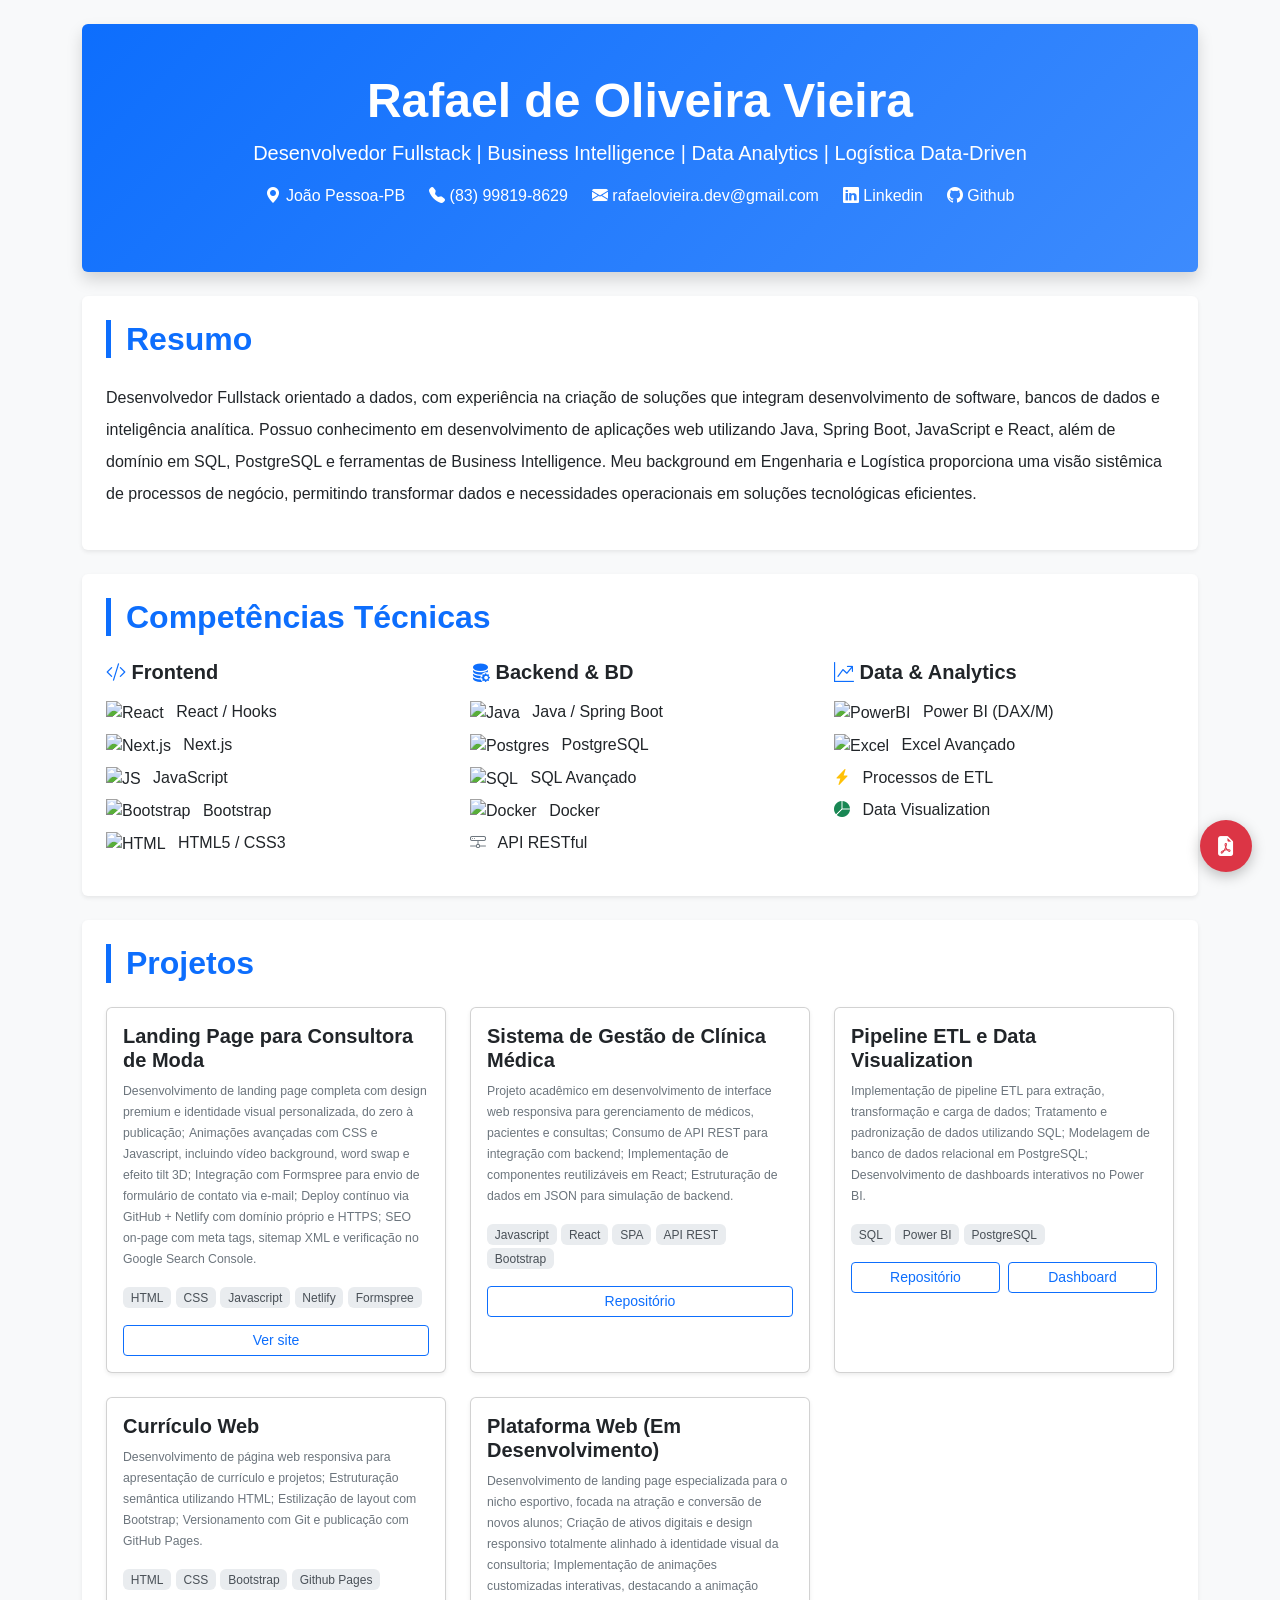
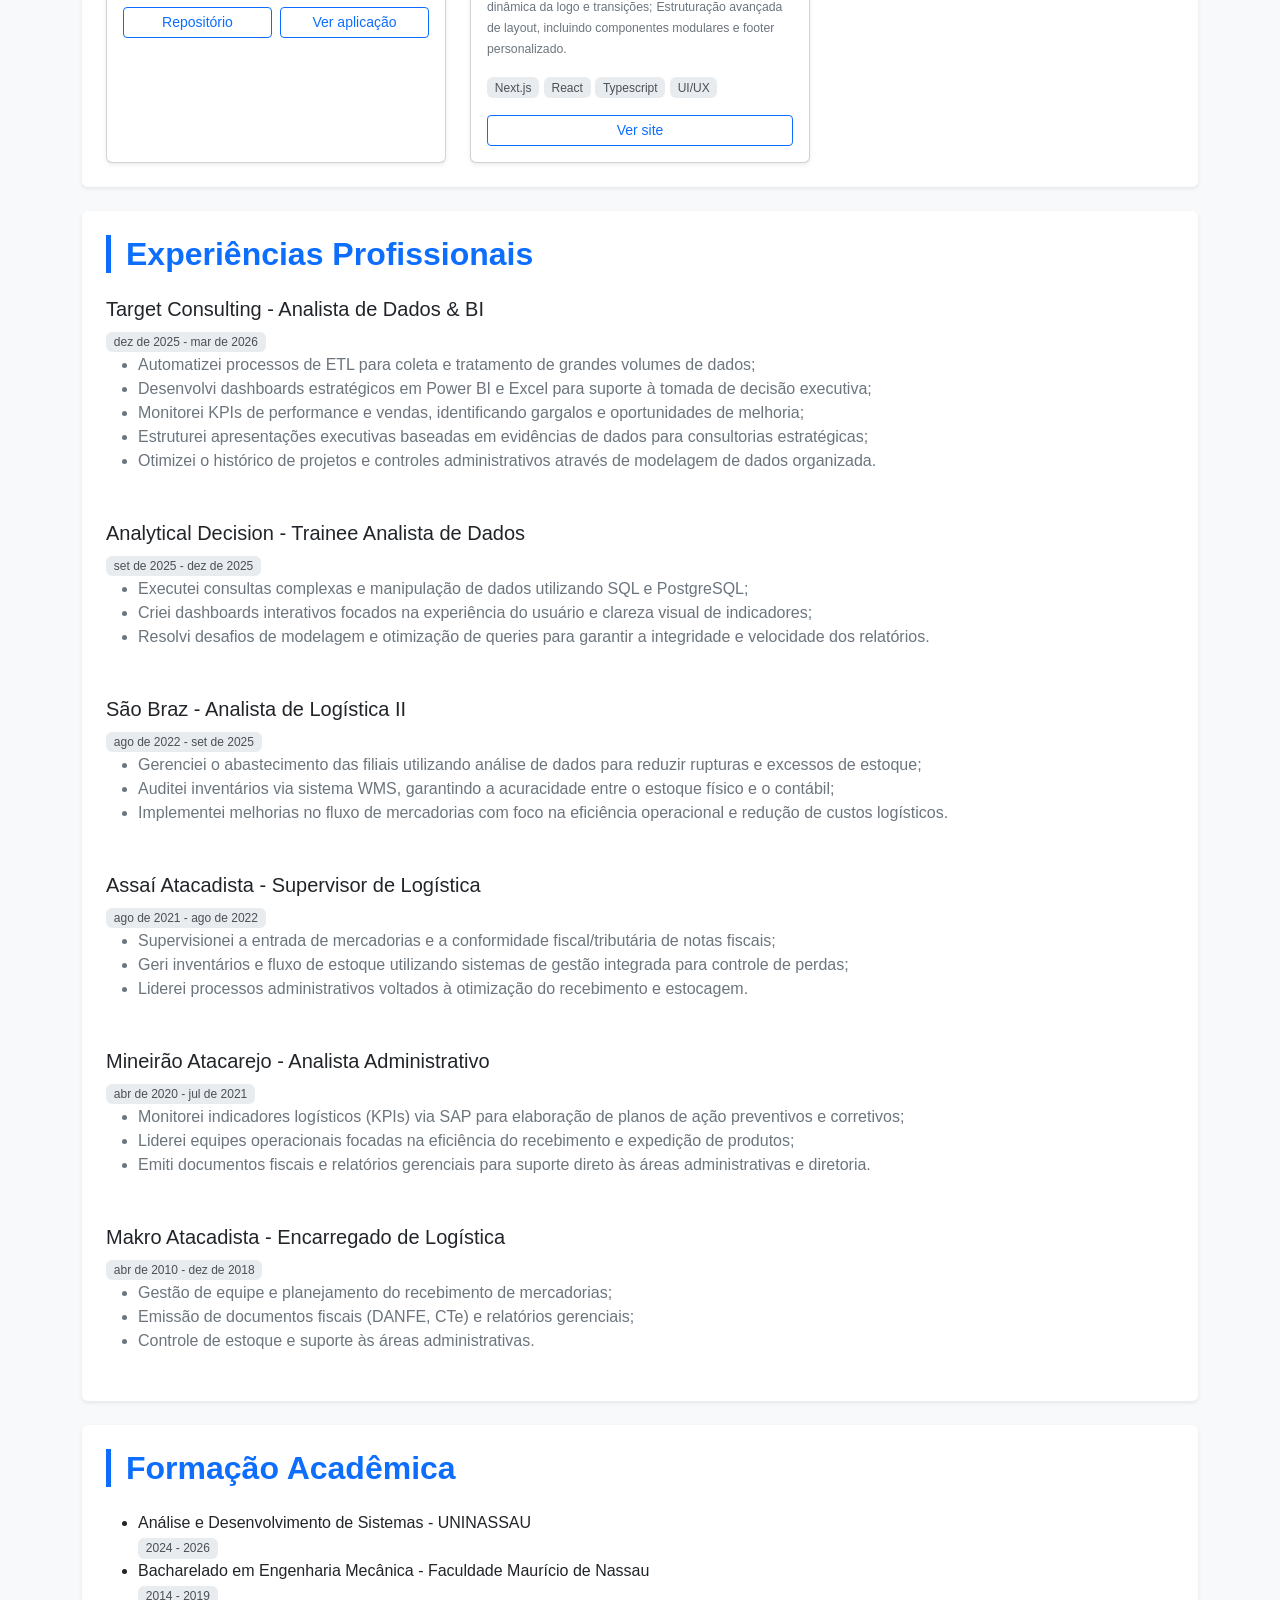
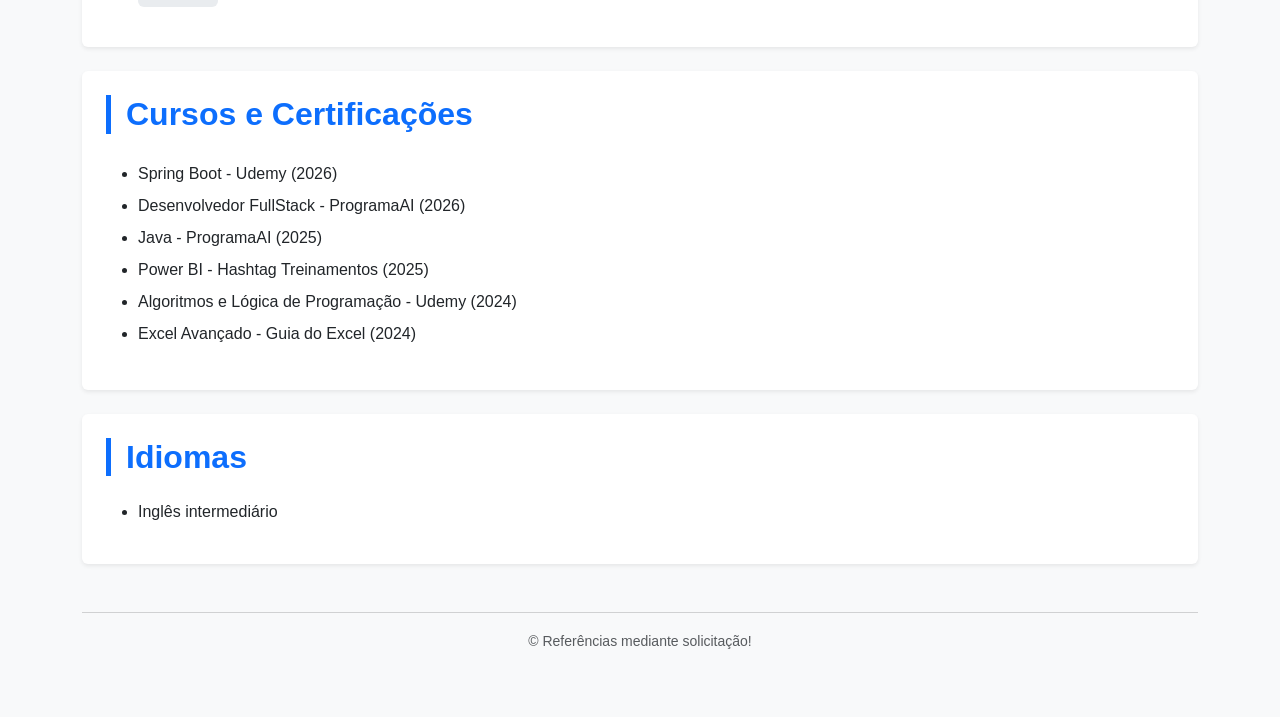
==== commit 0dd59b2f: "refactor: responsividade e botão flutuante" ====
--- a/index.html
+++ b/index.html
@@ -64,6 +64,42 @@
         .fab-btn:hover .fab-tooltip { opacity: 1; }
         .fab-pdf  { background: #dc3545; color: #fff; }
         .fab-print{ background: #0d6efd; color: #fff; }
+        #btn-voltar-topo {
+            position: fixed;
+            bottom: 90px;
+            right: 28px;
+            display: none;
+            border-radius: 50%;
+            z-index: 99;
+            box-shadow: 0 4px 6px rgba(0, 0, 0, 0.1);
+            width: 50px;
+            height: 50px;
+            text-align: center;
+            padding: 0;
+        }
+        #btn-voltar-topo::before {
+            content: "Voltar ao topo";
+            position: absolute;
+            right: 60px; 
+            top: 50%;
+            transform: translateY(-50%);
+  
+            background-color: #333; 
+            color: #fff; 
+            padding: 5px 12px;
+            border-radius: 6px;
+            font-size: 14px;
+            white-space: nowrap; 
+  
+            opacity: 0;
+            visibility: hidden;
+            transition: all 0.3s ease;
+            pointer-events: none; 
+        }
+        #btn-voltar-topo:hover::before {
+            opacity: 1;
+            visibility: visible;
+        }
         @media print { 
             .fab-group { display: none !important; }
             .card { box-shadow: none !important; transform: none !important; }
@@ -84,11 +120,11 @@
 
     <div class="container mt-4">
         
-        <header class="bg-primary text-white text-center p-5 rounded shadow">
+        <header class="bg-primary text-white text-center p-4 p-md-5 rounded shadow">
             <h1 class="display-5 fw-bold">Rafael de Oliveira Vieira</h1>
             <p class="lead mb-3">Desenvolvedor Fullstack | Business Intelligence | Data Analytics | Logística Data-Driven</p>
             
-            <div class="d-flex justify-content-center gap-3 flex-wrap mb-3">
+            <div class="d-flex flex-column flex-md-row justify-content-center align-items-center gap-3 gap-md-4 mb-3">
                 <span><i class="bi bi-geo-alt-fill"></i> João Pessoa-PB</span>
                 <span><i class="bi bi-telephone-fill"></i> (83) 99819-8629</span>
                 <a href="mailto:rafaelovieira.dev@gmail.com" class="contact-link"><i class="bi bi-envelope-fill"></i> rafaelovieira.dev@gmail.com</a>
@@ -100,7 +136,7 @@
 
         <section class="bg-white p-4 rounded shadow-sm my-4">
             <h2 class="section-title">Resumo</h2>
-            <p class="lh-lg fs-6 texto-justificado">
+            <p class="lh-lg fs-6 text-start text-md-justify">
                 Desenvolvedor Fullstack orientado a dados, com experiência na criação de soluções que integram desenvolvimento de software, bancos de dados e inteligência analítica. 
                 Possuo conhecimento em desenvolvimento de aplicações web utilizando Java, Spring Boot, JavaScript e React, além de domínio em SQL, PostgreSQL e ferramentas de Business Intelligence. 
                 Meu background em Engenharia e Logística proporciona uma visão sistêmica de processos de negócio, permitindo transformar dados e necessidades operacionais em soluções tecnológicas eficientes.
@@ -110,7 +146,7 @@
         <section class="bg-white p-4 rounded shadow-sm my-4">
             <h2 class="section-title">Competências Técnicas</h2>
             <div class="row g-4">
-                <div class="col-6 col-md-4">
+                <div class="col-12 col-md-4">
                     <h5 class="fw-bold mb-3"><i class="bi bi-code-slash text-primary"></i> Frontend</h5>
                     <ul class="list-unstyled">
                         <li class="mb-2"><img src="https://cdn.jsdelivr.net/gh/devicons/devicon/icons/react/react-original.svg" width="20" alt="React" class="me-2"> React / Hooks</li>
@@ -120,7 +156,7 @@
                         <li class="mb-2"><img src="https://cdn.jsdelivr.net/gh/devicons/devicon/icons/html5/html5-original.svg" width="20" alt="HTML" class="me-2"> HTML5 / CSS3</li>
                     </ul>
                 </div>
-                <div class="col-6 col-md-4">
+                <div class="col-12 col-md-4">
                     <h5 class="fw-bold mb-3"><i class="bi bi-database-fill-gear text-primary"></i> Backend & BD</h5>
                     <ul class="list-unstyled">
                         <li class="mb-2"><img src="https://cdn.jsdelivr.net/gh/devicons/devicon/icons/java/java-original.svg" width="20" alt="Java" class="me-2"> Java / Spring Boot</li>
@@ -365,5 +401,28 @@
 
     <script src="https://cdn.jsdelivr.net/npm/bootstrap@5.3.3/dist/js/bootstrap.bundle.min.js"></script>
 
+    <button type="button" class="btn btn-primary btn-lg" id="btn-voltar-topo">
+        <i class="bi bi-file-earmark-arrow-up"></i>
+    </button>
+
+    <script>
+        let btnTopo = document.getElementById("btn-voltar-topo");
+
+        window.onscroll = function() {
+            if (document.body.scrollTop > 20 || document.documentElement.scrollTop > 20) {
+                btnTopo.style.display = "block";
+            } else {
+                btnTopo.style.display = "none";
+            }
+        };
+
+        btnTopo.addEventListener("click", function() {
+            window.scrollTo({
+                top: 0,
+                behavior: "smooth"
+            });
+        });
+    </script>
+
 </body>
 </html>
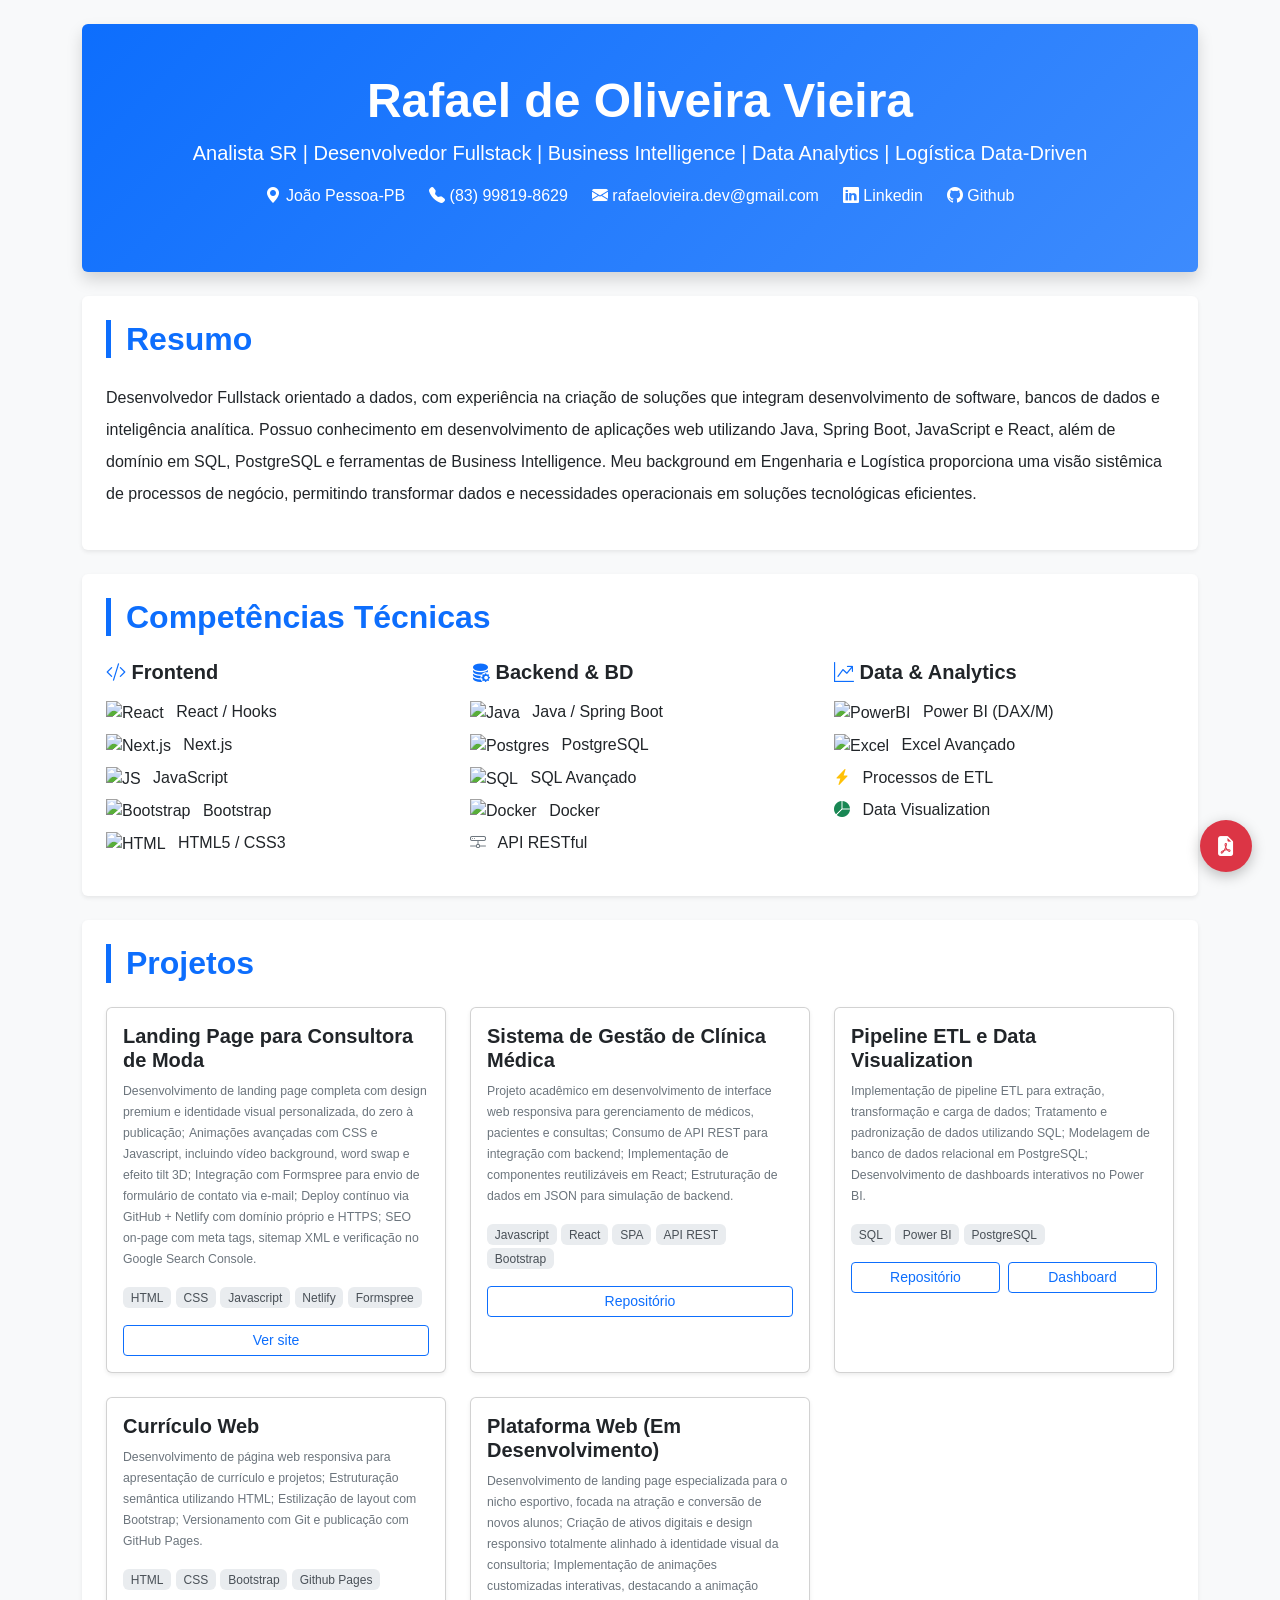
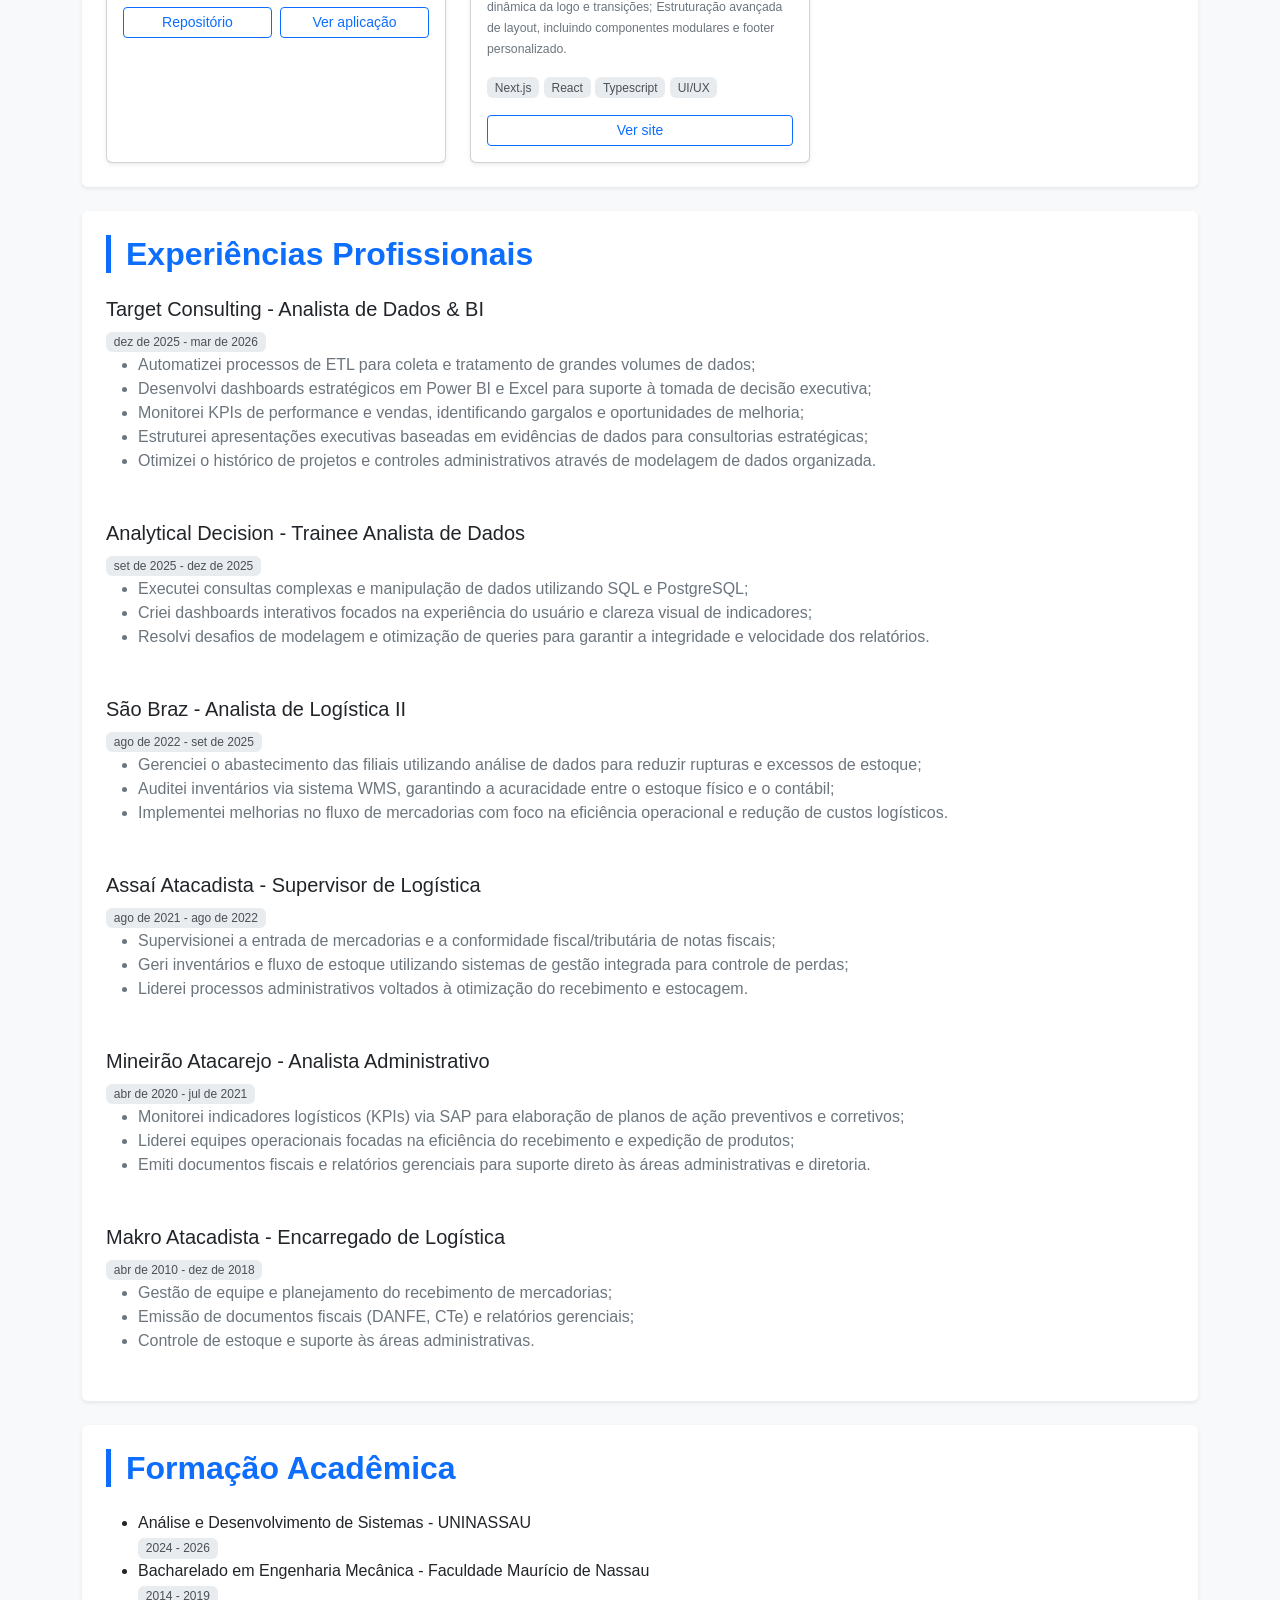
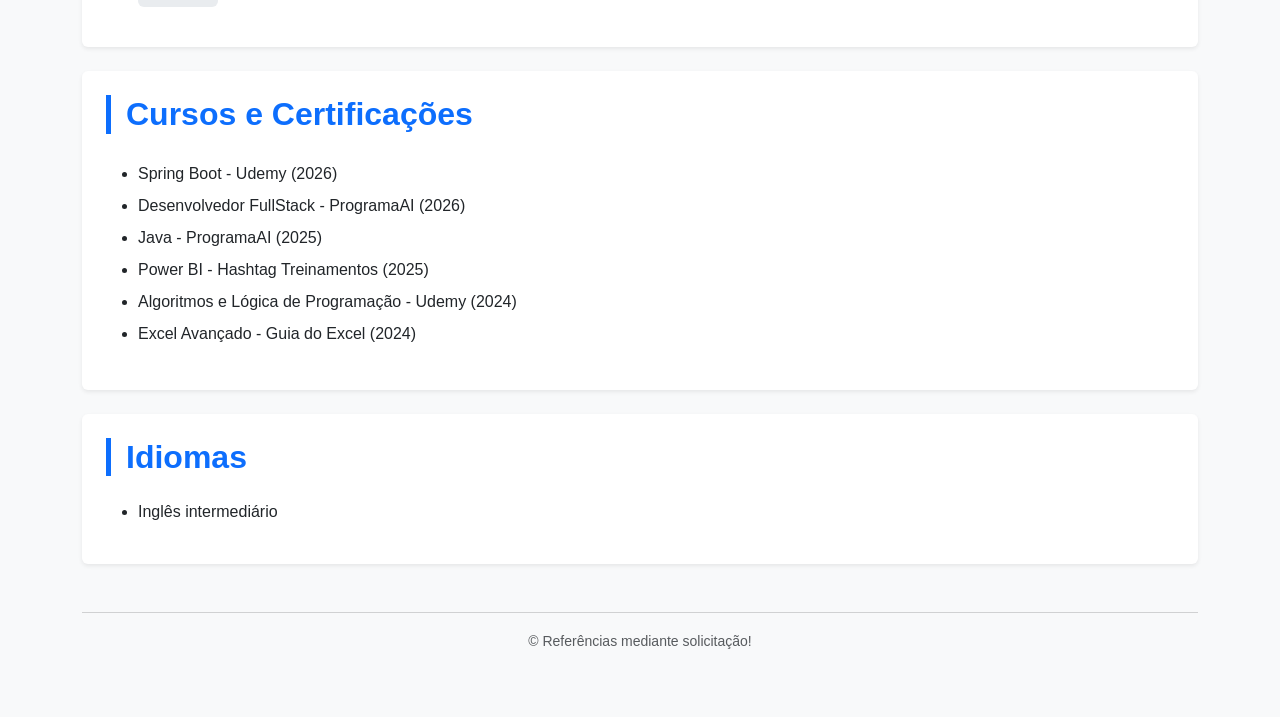
==== commit c406a8b2: "titulo" ====
--- a/index.html
+++ b/index.html
@@ -122,7 +122,7 @@
         
         <header class="bg-primary text-white text-center p-4 p-md-5 rounded shadow">
             <h1 class="display-5 fw-bold">Rafael de Oliveira Vieira</h1>
-            <p class="lead mb-3">Desenvolvedor Fullstack | Business Intelligence | Data Analytics | Logística Data-Driven</p>
+            <p class="lead mb-3">Analista SR | Desenvolvedor Fullstack | Business Intelligence | Data Analytics | Logística Data-Driven</p>
             
             <div class="d-flex flex-column flex-md-row justify-content-center align-items-center gap-3 gap-md-4 mb-3">
                 <span><i class="bi bi-geo-alt-fill"></i> João Pessoa-PB</span>
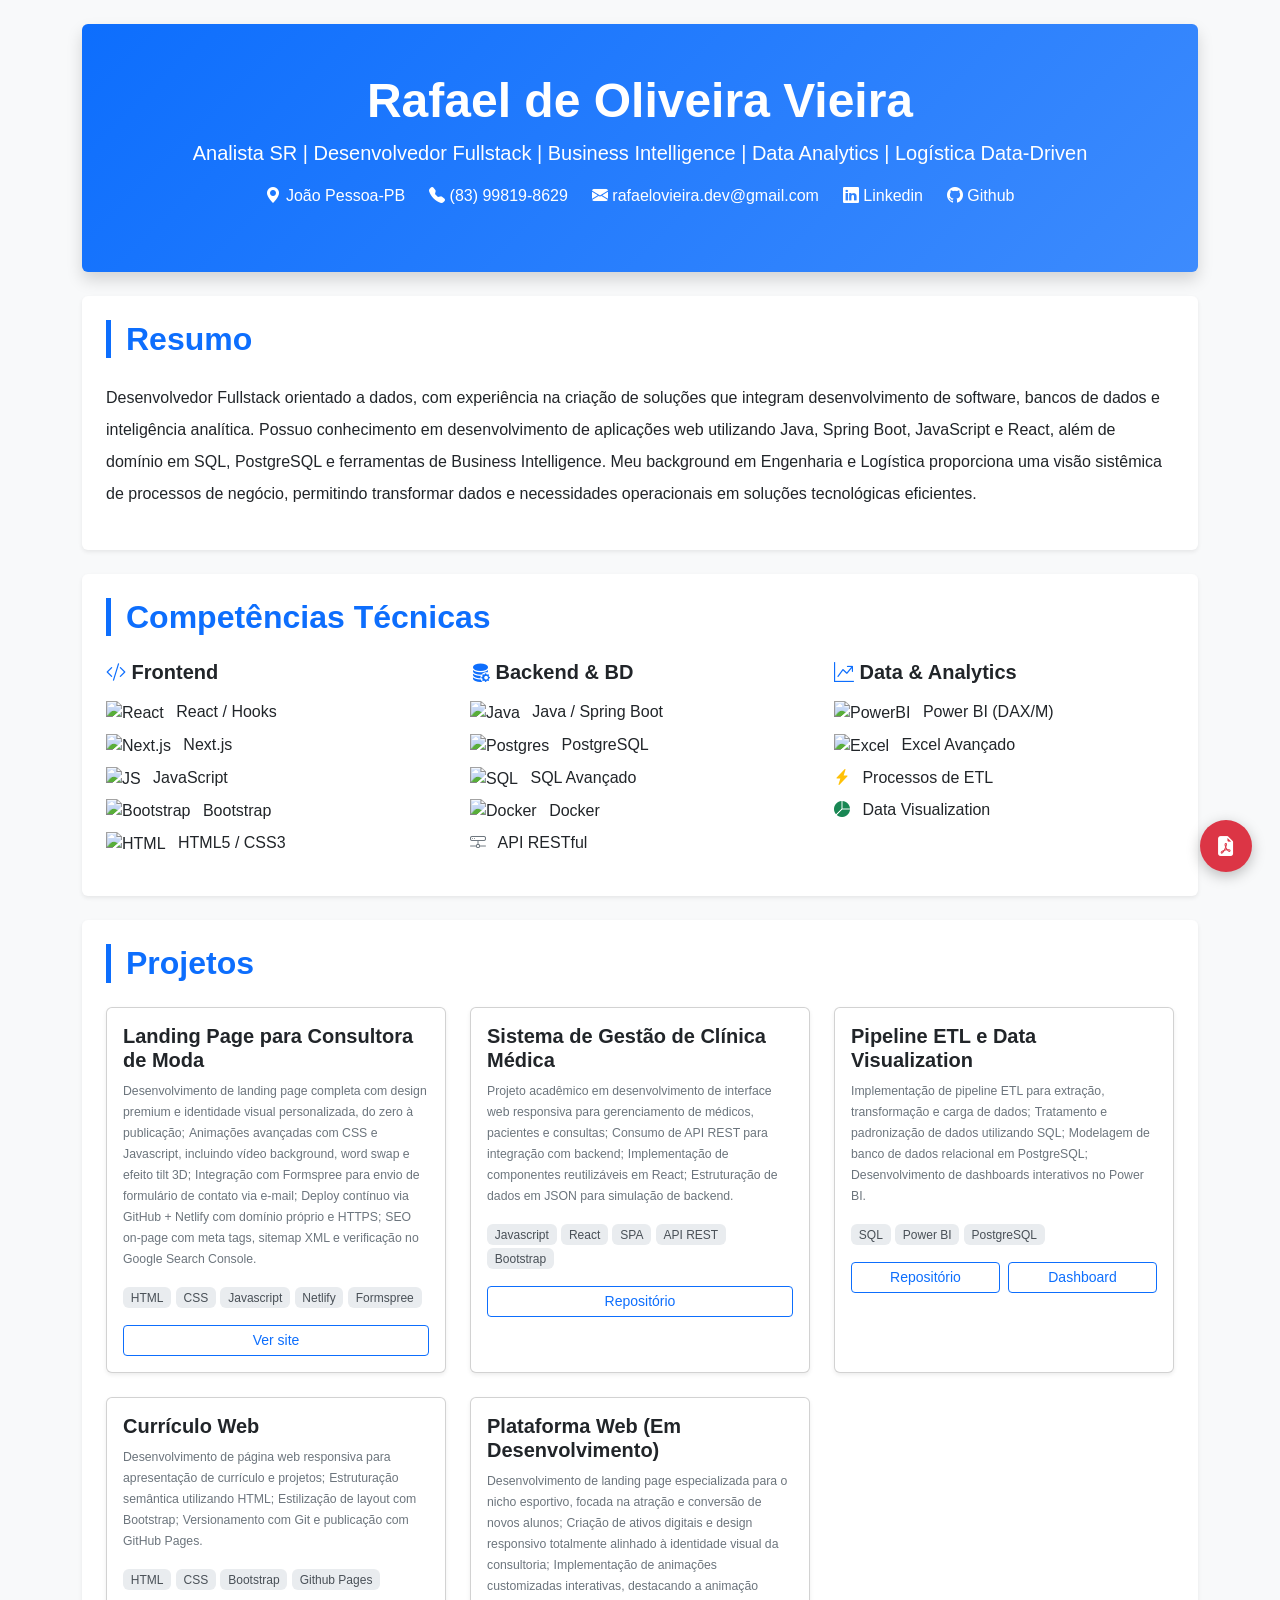
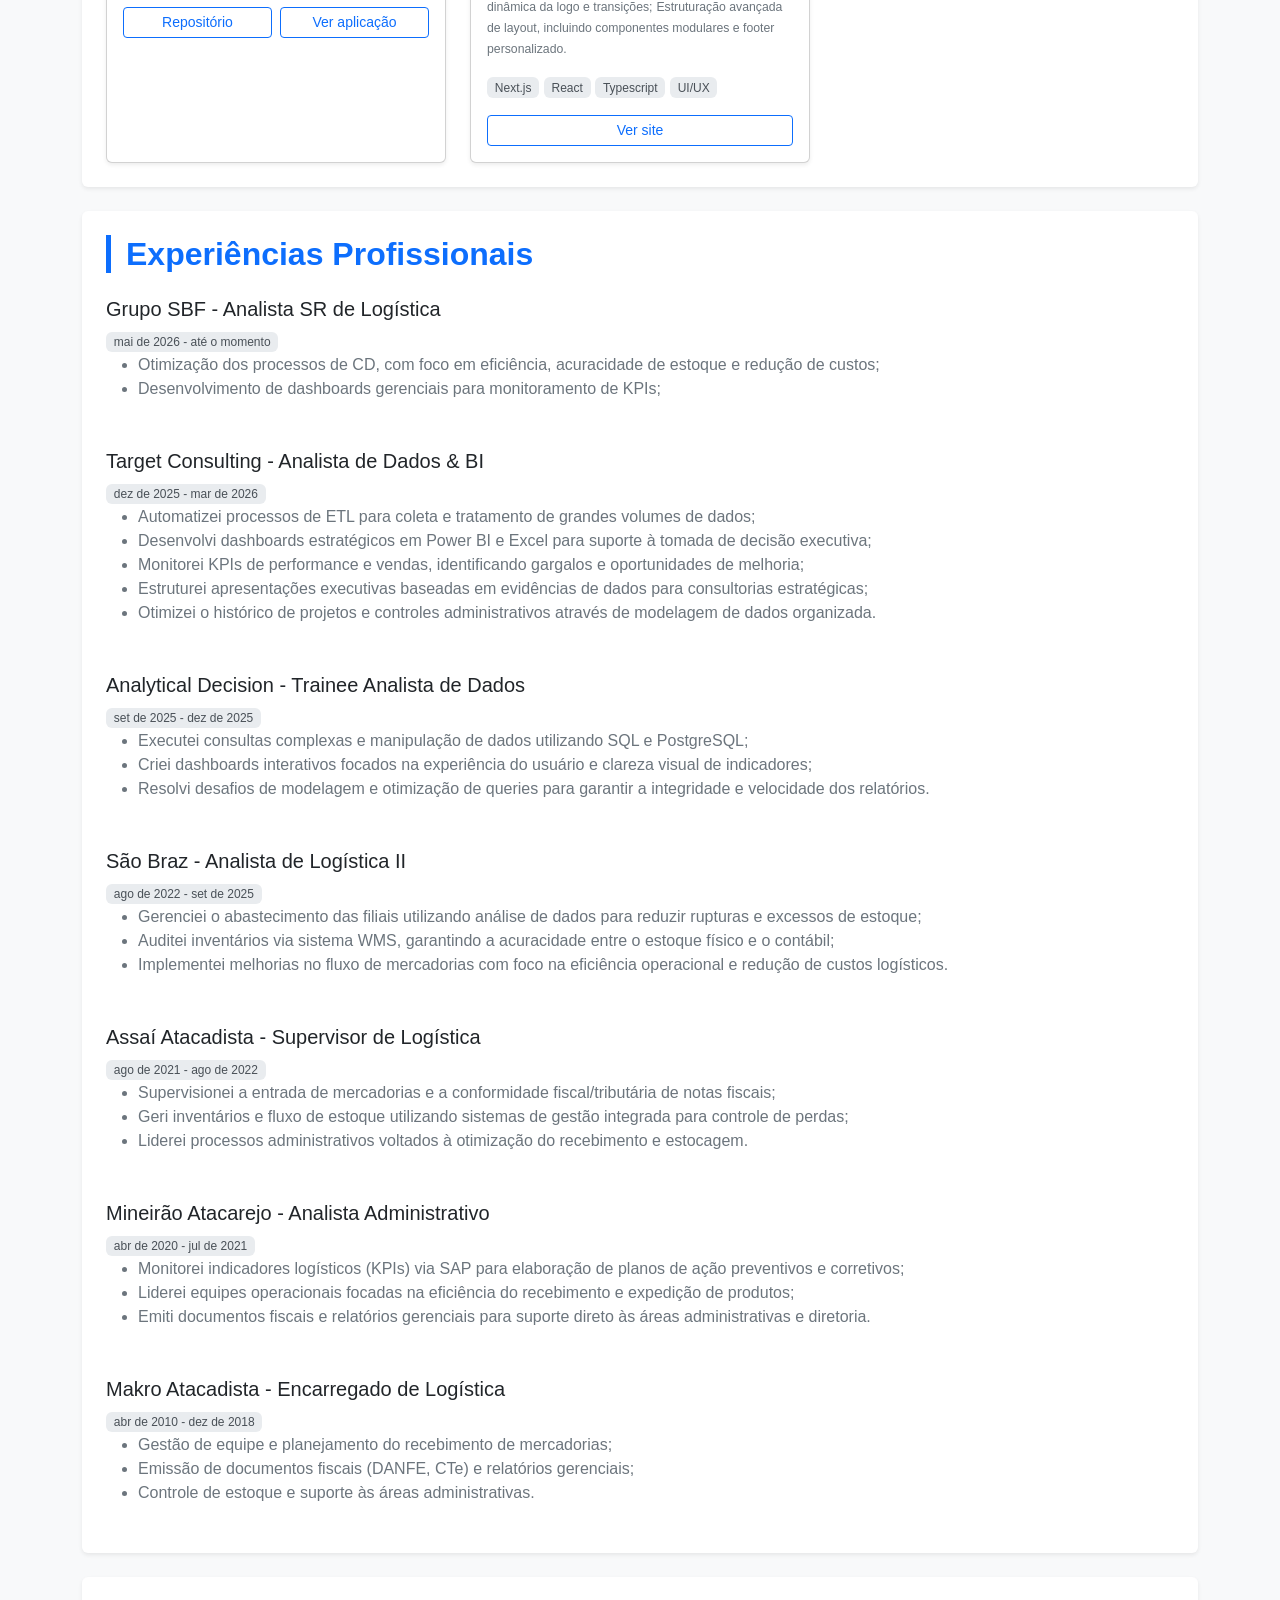
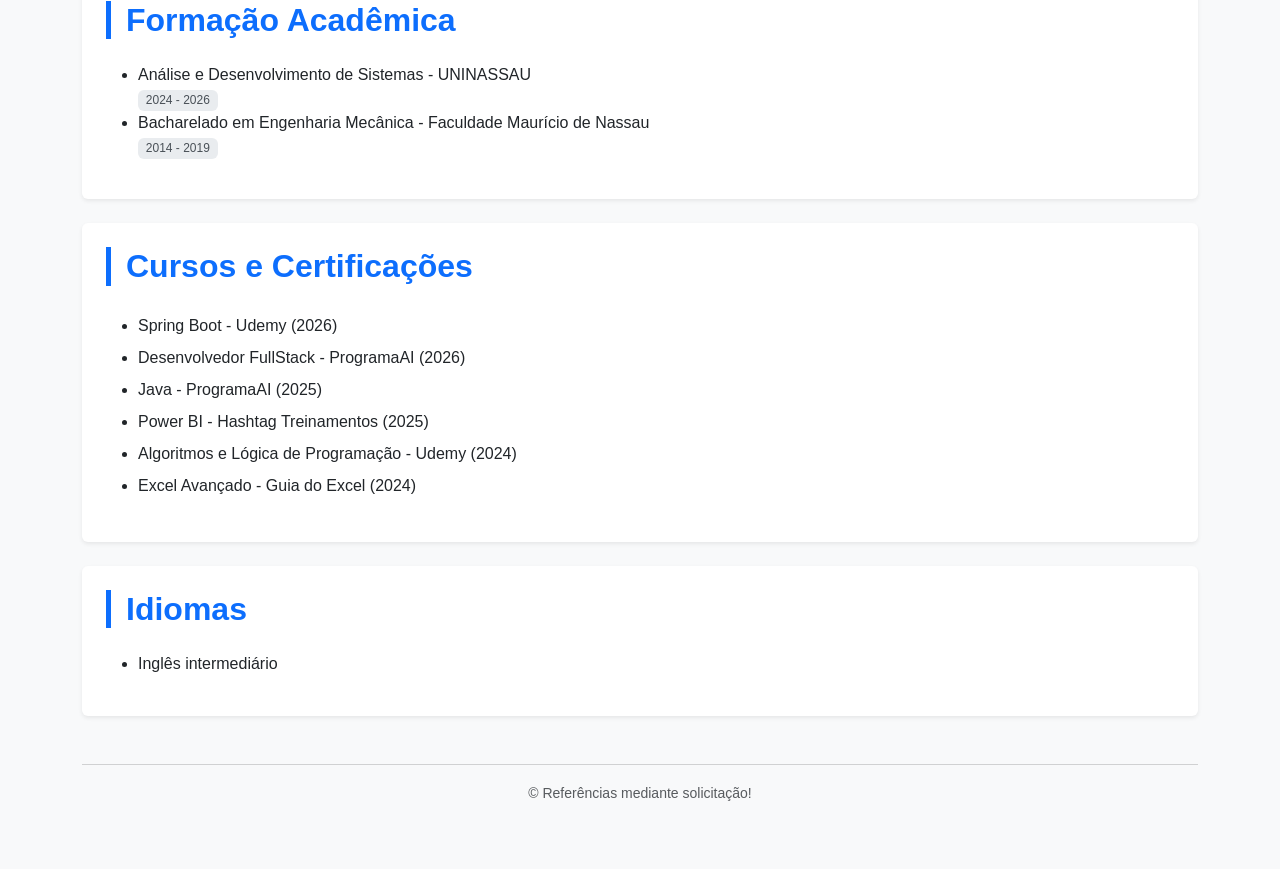
==== commit 69b10821: "experiencias" ====
--- a/index.html
+++ b/index.html
@@ -297,6 +297,15 @@
             <h2 class="section-title">Experiências Profissionais</h2>
                 
                 <article class="mb-4">
+                <h5>Grupo SBF - Analista SR de Logística</h5>
+                <span class="badge badge-tech">mai de 2026 - até o momento</span>
+                <ul class="text-secondary">
+                    <li>Otimização dos processos de CD, com foco em eficiência, acuracidade de estoque e redução de custos;</li> 
+                    <li>Desenvolvimento de dashboards gerenciais para monitoramento de KPIs;</li>   
+                </ul>
+                </article>
+                <br>
+                <article class="mb-4">
                 <h5>Target Consulting - Analista de Dados & BI</h5>
                 <span class="badge badge-tech">dez de 2025 - mar de 2026</span>
                 <ul class="text-secondary">
